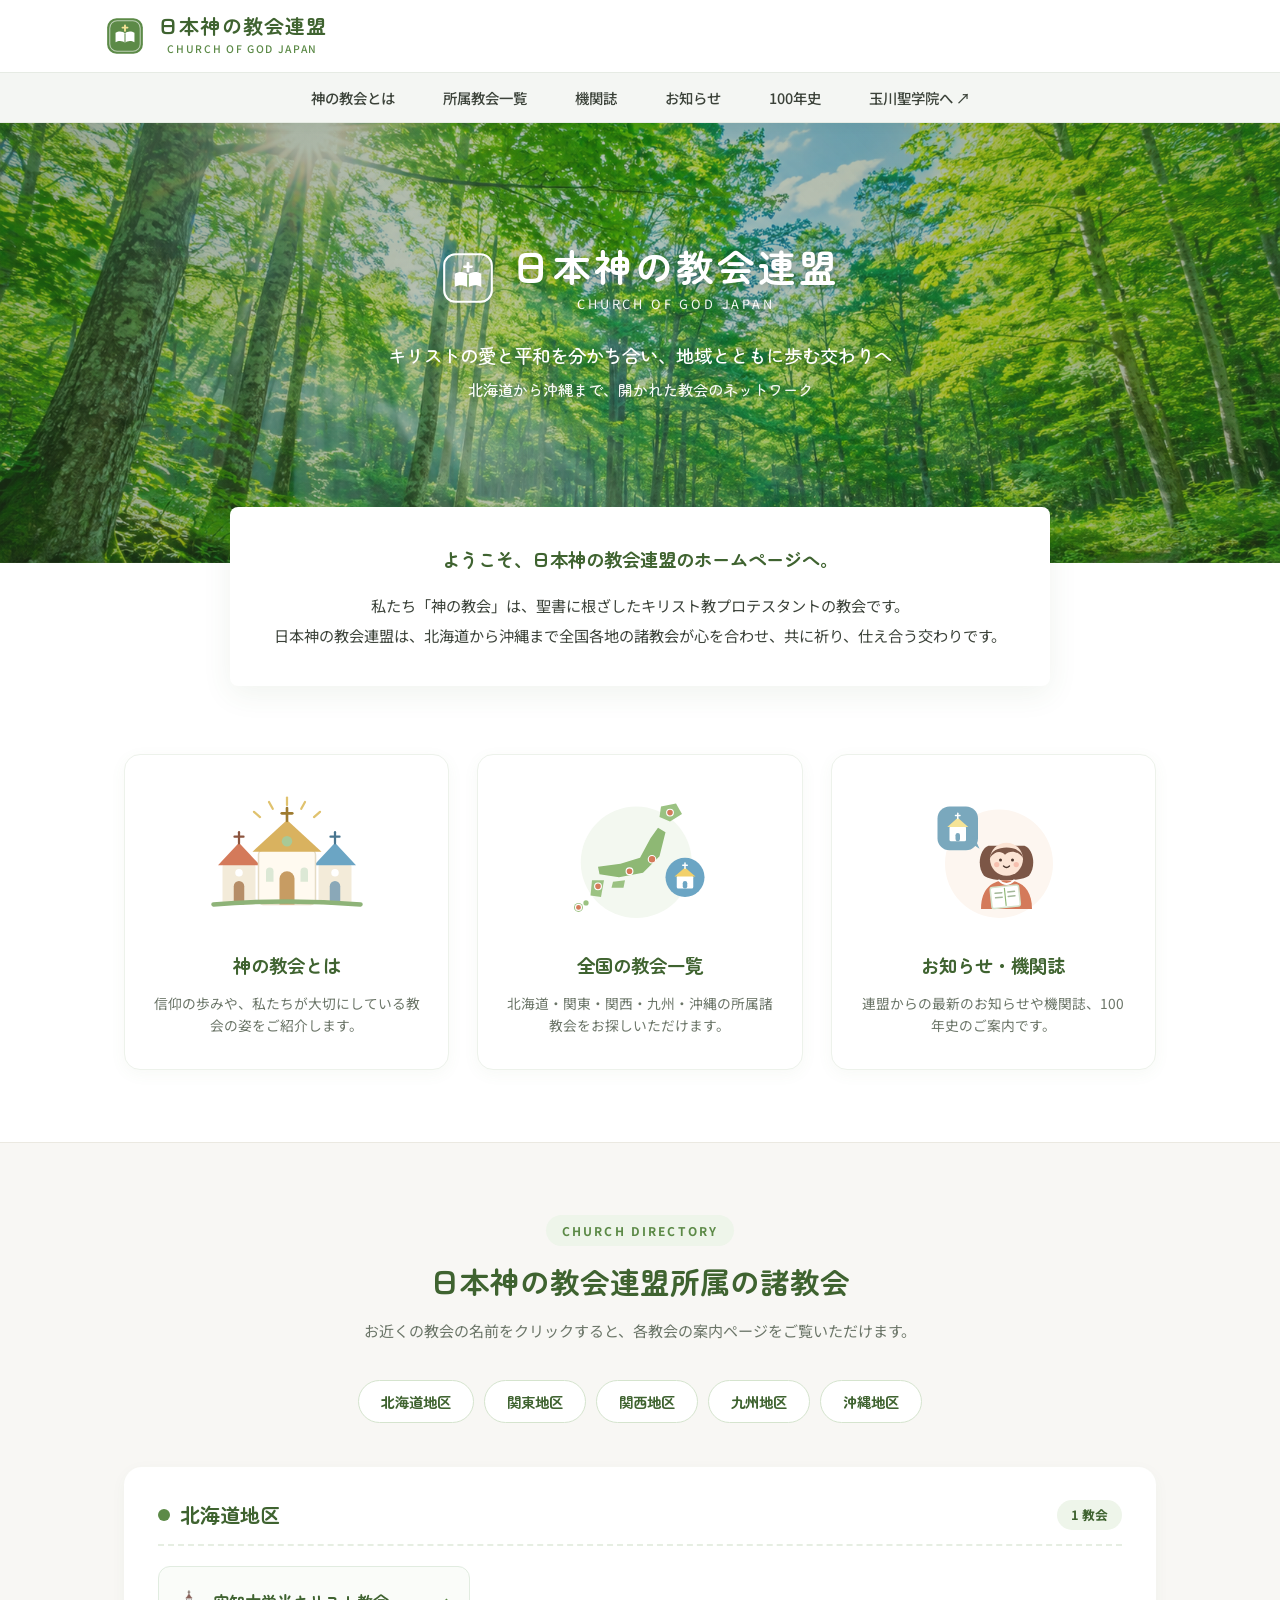
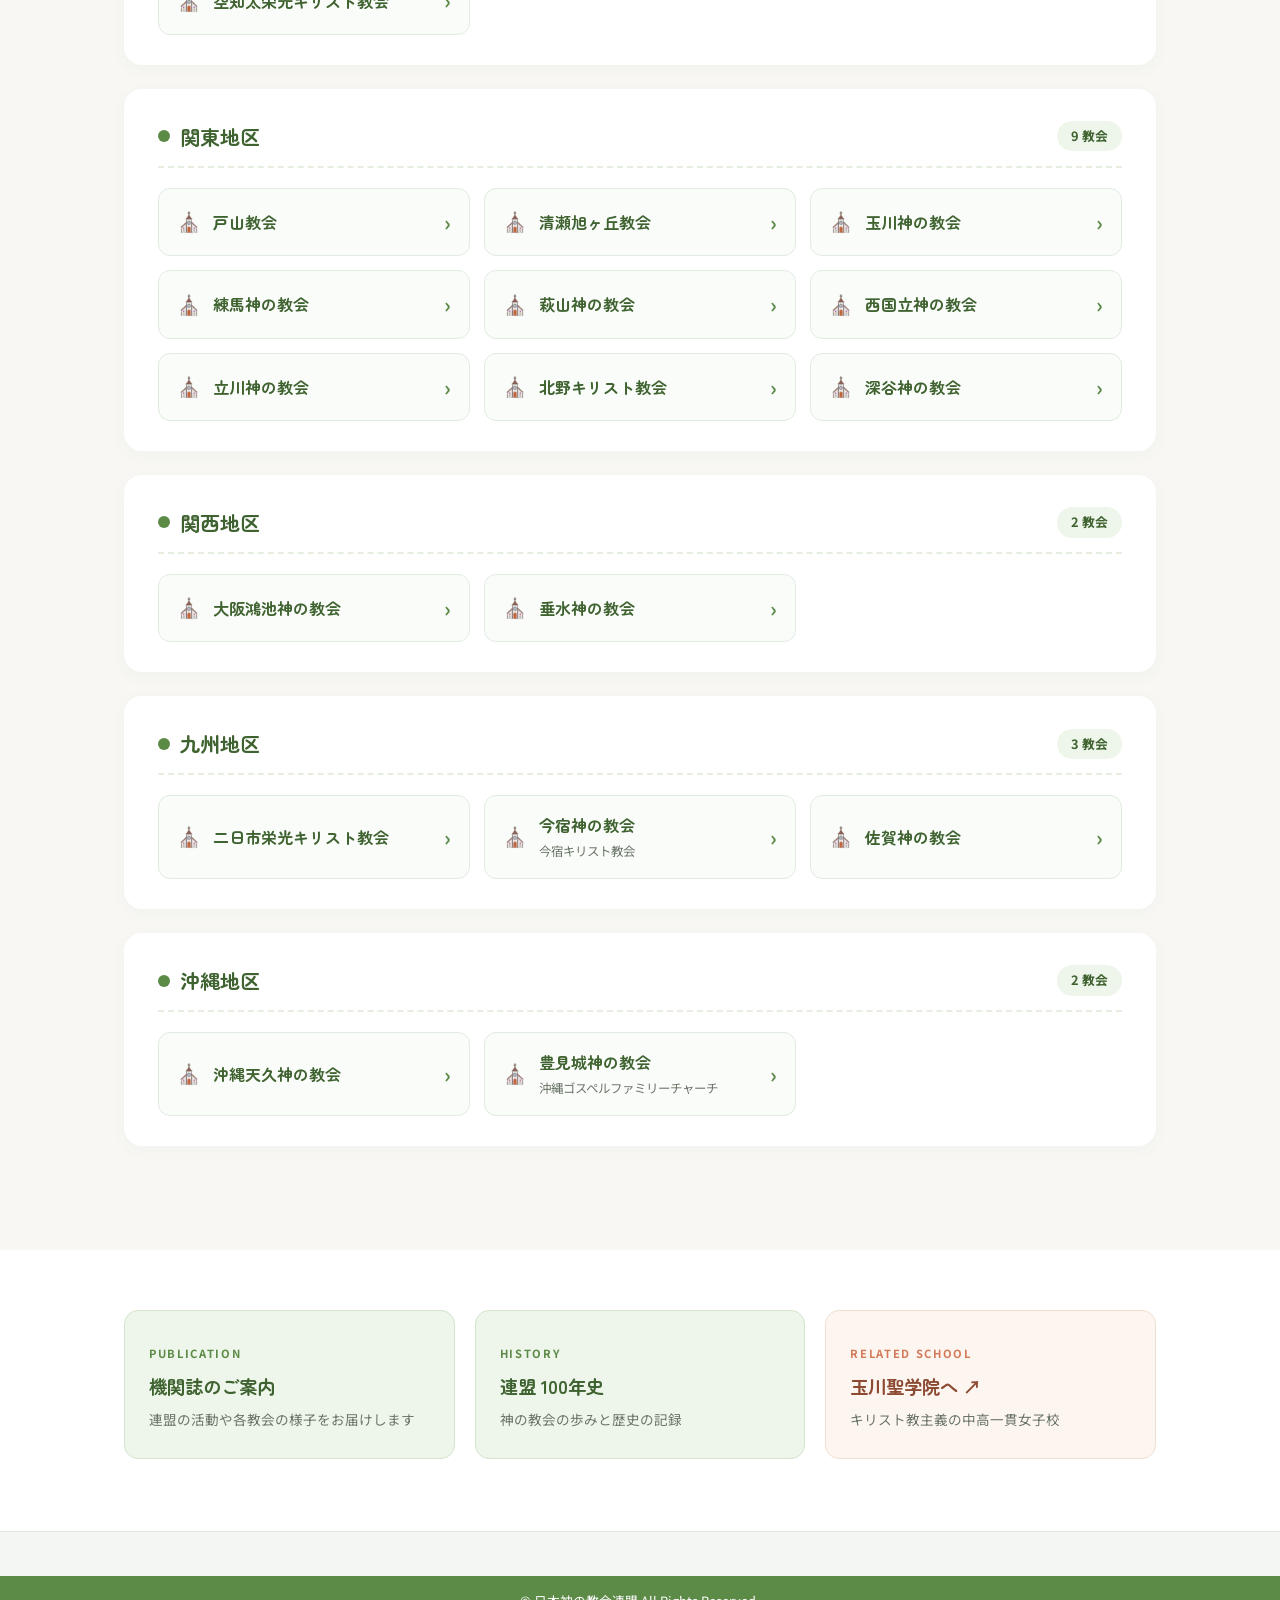
==== renmei/index.html @ 8d60a123 "Add files via upload" ====
<!doctype html>
<html lang="ja">
  <head>
    <meta charset="UTF-8" />
    <meta name="viewport" content="width=device-width, initial-scale=1.0" />
    <meta
      name="description"
      content="日本神の教会連盟の公式ホームページです。全国の諸教会のご案内や連盟の歩み、お知らせなどを掲載しています。"
    />
    <title>日本神の教会連盟 | CHURCH OF GOD JAPAN</title>
    <link rel="preconnect" href="https://fonts.googleapis.com" />
    <link rel="preconnect" href="https://fonts.gstatic.com" crossorigin />
    <link
      href="https://fonts.googleapis.com/css2?family=Noto+Sans+JP:wght@400;500;700&family=Zen+Maru+Gothic:wght@500;700&display=swap"
      rel="stylesheet"
    />
    <link rel="stylesheet" href="css/style.css" />
  </head>
  <body>
    <header class="site-header" id="siteHeader">
      <div class="header-top">
        <a href="index.html" class="brand-logo">
          <img
            src="img/logo_mark.svg"
            alt="日本神の教会連盟 ロゴ"
            class="logo-svg"
          />
          <div class="brand-text">
            <span class="brand-ja">日本神の教会連盟</span>
            <span class="brand-en">CHURCH OF GOD JAPAN</span>
          </div>
        </a>
        <button class="menu-toggle" id="menuToggle" aria-label="メニューを開閉">
          <span></span>
          <span></span>
          <span></span>
        </button>
      </div>
      <nav class="global-nav" id="mainNav">
        <ul>
          <li><a href="kaminokyoukaitowa.html">神の教会とは</a></li>
          <li><a href="#churches">所属教会一覧</a></li>
          <li><a href="kikanshi/kikanshi.html">機関誌</a></li>
          <li><a href="kakukyoukai/oshirase.html">お知らせ</a></li>
          <li><a href="100nenshi.html">100年史</a></li>
          <li>
            <a href="http://www.tamasei.ed.jp/" target="_blank" rel="noopener"
              >玉川聖学院へ ↗</a
            >
          </li>
        </ul>
      </nav>
    </header>

    <section class="hero-visual hero">
      <div class="hero-slider" id="heroSlider">
        <div
          class="slide active"
          style="background-image: url(&quot;img/hero0.png&quot;)"
        ></div>
        <div
          class="slide"
          style="background-image: url(&quot;img/hero1.jpg&quot;)"
        ></div>
        <div
          class="slide"
          style="background-image: url(&quot;img/hero2.jpg&quot;)"
        ></div>
        <div
          class="slide"
          style="background-image: url(&quot;img/hero3.jpg&quot;)"
        ></div>
        <div class="hero-overlay"></div>
      </div>
      <div class="hero-inner fade-in">
        <div class="hero-badge">
          <img src="img/logo_white.svg" alt="" class="hero-emblem" />
          <div class="hero-title-group">
            <h1 class="hero-title">日本神の教会連盟</h1>
            <p class="hero-en">CHURCH OF GOD JAPAN</p>
          </div>
        </div>
        <p class="hero-catch">
          キリストの愛と平和を分かち合い、<br
            class="sp-only"
          />地域とともに歩む交わりへ<br />
          <span class="hero-subcatch"
            >北海道から沖縄まで、<span class="sp-br"></span
            >開かれた教会のネットワーク</span
          >
        </p>
      </div>
    </section>

    <section class="welcome-section">
      <div class="container">
        <div class="welcome-box fade-up">
          <p class="welcome-lead">
            ようこそ、日本神の教会連盟のホームページへ。
          </p>
          <p class="welcome-text">
            私たち「神の教会」は、<span class="sp-br"></span
            >聖書に根ざしたキリスト教プロテスタントの教会です。<br />
            日本神の教会連盟は、北海道から沖縄まで全国各地の諸教会が<span
              class="sp-br"
            ></span
            >心を合わせ、共に祈り、仕え合う交わりです。
          </p>
        </div>
      </div>
    </section>

    <section class="illust-nav-section">
      <div class="container">
        <div class="illust-grid">
          <a href="kaminokyoukaitowa.html" class="illust-card fade-up">
            <div class="illust-img-wrap">
              <img src="img/illust_church.svg" alt="神の教会とは イラスト" />
            </div>
            <h2 class="illust-title">神の教会とは</h2>
            <p class="illust-desc">
              信仰の歩みや、私たちが大切にしている教会の姿をご紹介します。
            </p>
          </a>
          <a href="#churches" class="illust-card fade-up">
            <div class="illust-img-wrap">
              <img src="img/illust_japan.svg" alt="全国の教会一覧 イラスト" />
            </div>
            <h2 class="illust-title">全国の教会一覧</h2>
            <p class="illust-desc">
              北海道・関東・関西・九州・沖縄の所属諸教会をお探しいただけます。
            </p>
          </a>
          <a href="kakukyoukai/oshirase.html" class="illust-card fade-up">
            <div class="illust-img-wrap">
              <img src="img/illust_guide.svg" alt="お知らせ・機関誌 イラスト" />
            </div>
            <h2 class="illust-title">お知らせ・機関誌</h2>
            <p class="illust-desc">
              連盟からの最新のお知らせや機関誌、100年史のご案内です。
            </p>
          </a>
        </div>
      </div>
    </section>

    <main class="main-content" id="churches">
      <div class="container">
        <div class="section-heading-wrap fade-up">
          <span class="section-tag">CHURCH DIRECTORY</span>
          <h2 class="section-heading">日本神の教会連盟所属の諸教会</h2>
          <p class="section-lead">
            お近くの教会の名前をクリックすると、各教会の案内ページをご覧いただけます。
          </p>
        </div>

        <div class="area-filter fade-up">
          <a href="#area-hokkaido" class="area-pill">北海道地区</a>
          <a href="#area-kanto" class="area-pill">関東地区</a>
          <a href="#area-kansai" class="area-pill">関西地区</a>
          <a href="#area-kyushu" class="area-pill">九州地区</a>
          <a href="#area-okinawa" class="area-pill">沖縄地区</a>
        </div>

        <!-- 北海道地区 -->
        <section class="area-group fade-up" id="area-hokkaido">
          <div class="area-header">
            <h3 class="area-title"><span class="area-dot"></span>北海道地区</h3>
            <span class="area-badge">1 教会</span>
          </div>
          <ul class="church-grid">
            <li>
              <a href="kakukyoukai/sorachi.html" class="church-item"
                ><span class="church-icon">⛪</span>
                <div class="church-label">
                  <span class="church-name">空知太栄光キリスト教会</span>
                </div>
                <span class="church-arrow">›</span></a
              >
            </li>
          </ul>
        </section>

        <!-- 関東地区 -->
        <section class="area-group fade-up" id="area-kanto">
          <div class="area-header">
            <h3 class="area-title"><span class="area-dot"></span>関東地区</h3>
            <span class="area-badge">9 教会</span>
          </div>
          <ul class="church-grid">
            <li>
              <a href="kakukyoukai/toyama.html" class="church-item"
                ><span class="church-icon">⛪</span>
                <div class="church-label">
                  <span class="church-name">戸山教会</span>
                </div>
                <span class="church-arrow">›</span></a
              >
            </li>
            <li>
              <a href="kakukyoukai/kiyose.html" class="church-item"
                ><span class="church-icon">⛪</span>
                <div class="church-label">
                  <span class="church-name">清瀬旭ヶ丘教会</span>
                </div>
                <span class="church-arrow">›</span></a
              >
            </li>
            <li>
              <a href="kakukyoukai/tamagawa.html" class="church-item"
                ><span class="church-icon">⛪</span>
                <div class="church-label">
                  <span class="church-name">玉川神の教会</span>
                </div>
                <span class="church-arrow">›</span></a
              >
            </li>
            <li>
              <a href="kakukyoukai/nerima.html" class="church-item"
                ><span class="church-icon">⛪</span>
                <div class="church-label">
                  <span class="church-name">練馬神の教会</span>
                </div>
                <span class="church-arrow">›</span></a
              >
            </li>
            <li>
              <a href="kakukyoukai/hagiyama.html" class="church-item"
                ><span class="church-icon">⛪</span>
                <div class="church-label">
                  <span class="church-name">萩山神の教会</span>
                </div>
                <span class="church-arrow">›</span></a
              >
            </li>
            <li>
              <a href="kakukyoukai/nishikunitachi.html" class="church-item"
                ><span class="church-icon">⛪</span>
                <div class="church-label">
                  <span class="church-name">西国立神の教会</span>
                </div>
                <span class="church-arrow">›</span></a
              >
            </li>
            <li>
              <a href="kakukyoukai/tachikawa.html" class="church-item"
                ><span class="church-icon">⛪</span>
                <div class="church-label">
                  <span class="church-name">立川神の教会</span>
                </div>
                <span class="church-arrow">›</span></a
              >
            </li>
            <li>
              <a href="kakukyoukai/kitano.html" class="church-item"
                ><span class="church-icon">⛪</span>
                <div class="church-label">
                  <span class="church-name">北野キリスト教会</span>
                </div>
                <span class="church-arrow">›</span></a
              >
            </li>
            <li>
              <a href="kakukyoukai/fukaya.html" class="church-item"
                ><span class="church-icon">⛪</span>
                <div class="church-label">
                  <span class="church-name">深谷神の教会</span>
                </div>
                <span class="church-arrow">›</span></a
              >
            </li>
          </ul>
        </section>

        <!-- 関西地区 -->
        <section class="area-group fade-up" id="area-kansai">
          <div class="area-header">
            <h3 class="area-title"><span class="area-dot"></span>関西地区</h3>
            <span class="area-badge">2 教会</span>
          </div>
          <ul class="church-grid">
            <li>
              <a href="kakukyoukai/kounoike.html" class="church-item"
                ><span class="church-icon">⛪</span>
                <div class="church-label">
                  <span class="church-name">大阪鴻池神の教会</span>
                </div>
                <span class="church-arrow">›</span></a
              >
            </li>
            <li>
              <a href="kakukyoukai/tarumi.html" class="church-item"
                ><span class="church-icon">⛪</span>
                <div class="church-label">
                  <span class="church-name">垂水神の教会</span>
                </div>
                <span class="church-arrow">›</span></a
              >
            </li>
          </ul>
        </section>

        <!-- 九州地区 -->
        <section class="area-group fade-up" id="area-kyushu">
          <div class="area-header">
            <h3 class="area-title"><span class="area-dot"></span>九州地区</h3>
            <span class="area-badge">3 教会</span>
          </div>
          <ul class="church-grid">
            <li>
              <a href="kakukyoukai/futsukaichi.html" class="church-item"
                ><span class="church-icon">⛪</span>
                <div class="church-label">
                  <span class="church-name">二日市栄光キリスト教会</span>
                </div>
                <span class="church-arrow">›</span></a
              >
            </li>
            <li>
              <a href="kakukyoukai/imajyuku.html" class="church-item"
                ><span class="church-icon">⛪</span>
                <div class="church-label">
                  <span class="church-name">今宿神の教会</span
                  ><span class="church-sub">今宿キリスト教会</span>
                </div>
                <span class="church-arrow">›</span></a
              >
            </li>
            <li>
              <a href="kakukyoukai/saga.html" class="church-item"
                ><span class="church-icon">⛪</span>
                <div class="church-label">
                  <span class="church-name">佐賀神の教会</span>
                </div>
                <span class="church-arrow">›</span></a
              >
            </li>
          </ul>
        </section>

        <!-- 沖縄地区 -->
        <section class="area-group fade-up" id="area-okinawa">
          <div class="area-header">
            <h3 class="area-title"><span class="area-dot"></span>沖縄地区</h3>
            <span class="area-badge">2 教会</span>
          </div>
          <ul class="church-grid">
            <li>
              <a href="kakukyoukai/okinawaameku.html" class="church-item"
                ><span class="church-icon">⛪</span>
                <div class="church-label">
                  <span class="church-name">沖縄天久神の教会</span>
                </div>
                <span class="church-arrow">›</span></a
              >
            </li>
            <li>
              <a href="kakukyoukai/tomishiro.html" class="church-item"
                ><span class="church-icon">⛪</span>
                <div class="church-label">
                  <span class="church-name">豊見城神の教会</span
                  ><span class="church-sub"
                    >沖縄ゴスペルファミリーチャーチ</span
                  >
                </div>
                <span class="church-arrow">›</span></a
              >
            </li>
          </ul>
        </section>
      </div>
    </main>

    <section class="sub-banners-section">
      <div class="container">
        <div class="sub-banners-grid fade-up">
          <a href="kikanshi/kikanshi.html" class="sub-banner"
            ><span class="sub-tag">PUBLICATION</span>
            <h3>機関誌のご案内</h3>
            <p>連盟の活動や各教会の様子をお届けします</p></a
          >
          <a href="100nenshi.html" class="sub-banner"
            ><span class="sub-tag">HISTORY</span>
            <h3>連盟 100年史</h3>
            <p>神の教会の歩みと歴史の記録</p></a
          >
          <a
            href="http://www.tamasei.ed.jp/"
            target="_blank"
            rel="noopener"
            class="sub-banner sub-banner-school"
            ><span class="sub-tag">RELATED SCHOOL</span>
            <h3>玉川聖学院へ ↗</h3>
            <p>キリスト教主義の中高一貫女子校</p></a
          >
        </div>
      </div>
    </section>

    <footer class="site-footer">
      <div class="footer-copy">
        <p>&copy; 日本神の教会連盟 All Rights Reserved.</p>
      </div>
    </footer>
    <!-- 教会詳細モーダル -->
    <div
      class="church-modal"
      id="churchModal"
      aria-hidden="true"
      role="dialog"
      aria-modal="true"
      aria-labelledby="modalChurchName"
    >
      <div class="church-modal-backdrop" id="modalBackdrop"></div>
      <div class="church-modal-dialog">
        <button
          type="button"
          class="church-modal-close"
          id="modalClose"
          aria-label="閉じる"
        >
          &times;
        </button>
        <div class="church-modal-img-wrap" id="modalImgWrap">
          <img src="" alt="" id="modalChurchImg" />
        </div>
        <div class="church-modal-body">
          <p class="church-modal-sub" id="modalChurchSub"></p>
          <h3 class="church-modal-title" id="modalChurchName"></h3>
          <dl class="church-modal-info">
            <div class="info-row" id="modalAddressRow">
              <dt>住所</dt>
              <dd id="modalAddress"></dd>
            </div>
            <div class="info-row" id="modalTelRow">
              <dt>電話</dt>
              <dd><a href="" id="modalTel"></a></dd>
            </div>
            <div class="info-row" id="modalWebRow">
              <dt id="modalWebLabel">ホームページ</dt>
              <dd>
                <a href="" id="modalWeb" target="_blank" rel="noopener"></a>
              </dd>
            </div>
          </dl>
          <div class="church-modal-actions">
            <a href="" class="church-modal-detail-btn" id="modalDetailLink"
              >教会の案内ページを見る ›</a
            >
          </div>
        </div>
      </div>
    </div>
    <script src="js/script.js"></script>
  </body>
</html>
---- renmei/css/style.css ----
@charset "UTF-8";

:root {
    --green-main: #5c8a47;
    --green-dark: #3f6330;
    --green-light: #eef5ea;
    --green-border: #d5e4ce;
    --warm-beige: #f7f6f2;
    --accent-terracotta: #d47a5a;
    --accent-sky: #6ba5c4;
    --text-main: #3b4239;
    --text-sub: #6b7568;
    --white: #ffffff;
    --font-maru: 'Zen Maru Gothic', 'Noto Sans JP', sans-serif;
    --font-sans: 'Noto Sans JP', -apple-system, BlinkMacSystemFont, sans-serif;
}

* { box-sizing: border-box; }
html { scroll-behavior: smooth; }
body {
    margin: 0; padding: 0;
    font-family: var(--font-sans);
    color: var(--text-main);
    background-color: var(--white);
    line-height: 1.75;
    -webkit-font-smoothing: antialiased;
}

a { text-decoration: none; color: inherit; transition: all 0.25s ease; }
ul { list-style: none; margin: 0; padding: 0; }
.container { max-width: 1080px; margin: 0 auto; padding: 0 24px; }

/* ヘッダー */
.site-header {
    background-color: var(--white);
    position: sticky; top: 0; z-index: 1000;
    box-shadow: 0 2px 12px rgba(63, 99, 48, 0.06);
}
.header-top {
    max-width: 1120px; margin: 0 auto;
    padding: 14px 24px;
    display: flex; align-items: center; justify-content: space-between;
}
.brand-logo { display: flex; align-items: center; gap: 12px; }
.logo-svg { width: 42px; height: 42px; }
.brand-text { display: flex; flex-direction: column; }
.brand-ja {
    font-family: var(--font-maru);
    font-size: 1.25rem; font-weight: 700;
    color: var(--green-dark); letter-spacing: 0.06em; line-height: 1.2;
}
.brand-en { font-size: 0.65rem; letter-spacing: 0.16em; color: var(--green-main); font-weight: 500; margin-top: 2px; }

.global-nav { background-color: #f4f6f3; border-top: 1px solid #e6ebe4; border-bottom: 1px solid #e6ebe4; }
.global-nav ul { max-width: 1080px; margin: 0 auto; display: flex; justify-content: center; flex-wrap: wrap; }
.global-nav li a {
    display: block; padding: 12px 24px;
    font-size: 0.9rem; font-weight: 500; color: var(--text-main);
    position: relative;
}
.global-nav li a:hover, .global-nav li a.active {
    color: var(--green-main); background-color: rgba(92, 138, 71, 0.06);
}
.global-nav li a::after {
    content: ""; position: absolute; bottom: 0; left: 50%;
    width: 0; height: 2px; background-color: var(--green-main);
    transition: all 0.25s ease; transform: translateX(-50%);
}
.global-nav li a:hover::after, .global-nav li a.active::after { width: 70%; }

.menu-toggle {
    display: none; background: none; border: none; cursor: pointer;
    flex-direction: column; gap: 5px; padding: 6px;
}
.menu-toggle span {
    display: block; width: 24px; height: 2px;
    background-color: var(--green-dark); border-radius: 2px; transition: 0.3s;
}
.menu-toggle.active span:nth-child(1) { transform: translateY(7px) rotate(45deg); }
.menu-toggle.active span:nth-child(2) { opacity: 0; }
.menu-toggle.active span:nth-child(3) { transform: translateY(-7px) rotate(-45deg); }

/* ヒーロービジュアル（トップ用） */
.hero-visual {
    position: relative; min-height: 440px;
    display: flex; align-items: center; justify-content: center;
    text-align: center; color: var(--white); overflow: hidden;
    background: linear-gradient(125deg, #6b9651 0%, #86ad63 50%, #a5c27b 100%);
    padding: 60px 20px 100px;
}
.hero-bg-img { position: absolute; inset: 0; width: 100%; height: 100%; object-fit: cover; opacity: 0.9; pointer-events: none; }
.hero-overlay { position: absolute; inset: 0; background: radial-gradient(circle at center, rgba(45, 72, 32, 0.28) 0%, rgba(45, 72, 32, 0.48) 100%); pointer-events: none; }
.hero-inner { position: relative; z-index: 2; max-width: 760px; }
.hero-badge { display: inline-flex; align-items: center; gap: 16px; margin-bottom: 24px; text-align: left; }
.hero-emblem { width: 56px; height: 56px; filter: drop-shadow(0 2px 6px rgba(0,0,0,0.2)); }
.hero-title {
    font-family: var(--font-maru); font-size: 2.35rem; font-weight: 700;
    margin: 0; letter-spacing: 0.08em; text-shadow: 0 2px 10px rgba(0, 0, 0, 0.25); line-height: 1.25;
}
.hero-en { font-size: 0.8rem; letter-spacing: 0.22em; margin: 4px 0 0; opacity: 0.95; text-shadow: 0 1px 6px rgba(0, 0, 0, 0.25); }
.hero-catch {
    font-family: var(--font-maru); font-size: 1.15rem; font-weight: 500;
    margin: 0; line-height: 1.8; text-shadow: 0 2px 8px rgba(0, 0, 0, 0.25);
}
.hero-subcatch { display: inline-block; font-size: 0.95rem; margin-top: 4px; opacity: 0.95; }

/* ページヘッダー（下層ページ用） */
.page-hero {
    background: linear-gradient(135deg, #6b9651 0%, #86ad63 100%);
    color: #ffffff; padding: 56px 24px; text-align: center;
}
.page-tag {
    display: inline-block; background-color: rgba(255, 255, 255, 0.2);
    font-size: 0.75rem; font-weight: 700; letter-spacing: 0.2em;
    padding: 4px 14px; border-radius: 50px; margin-bottom: 10px;
}
.page-title {
    font-family: var(--font-maru); font-size: 2.1rem; font-weight: 700;
    margin: 0 0 10px; letter-spacing: 0.05em;
}
.page-subtitle { font-size: 0.95rem; margin: 0; opacity: 0.92; }

/* ウェルカムセクション */
.welcome-section { margin-top: -56px; position: relative; z-index: 5; padding-bottom: 32px; }
.welcome-box {
    background-color: var(--white); max-width: 820px; margin: 0 auto;
    padding: 36px 40px; text-align: center; border-radius: 8px;
    box-shadow: 0 8px 30px rgba(63, 99, 48, 0.08);
}
.welcome-lead {
    font-family: var(--font-maru); font-size: 1.15rem; font-weight: 700;
    color: var(--green-dark); margin: 0 0 14px;
}
.welcome-text { font-size: 0.95rem; color: var(--text-main); margin: 0; line-height: 2; }

/* イラストナビ */
.illust-nav-section { padding: 36px 0 72px; }
.illust-grid { display: grid; grid-template-columns: repeat(3, 1fr); gap: 28px; }
.illust-card {
    background-color: var(--white); border-radius: 16px;
    padding: 28px 24px 32px; text-align: center; border: 1px solid #edf2eb;
    box-shadow: 0 4px 16px rgba(92, 138, 71, 0.05);
    display: flex; flex-direction: column; align-items: center;
}
.illust-card:hover { transform: translateY(-6px); box-shadow: 0 12px 28px rgba(92, 138, 71, 0.12); border-color: var(--green-border); }
.illust-img-wrap { width: 180px; height: 150px; display: flex; align-items: center; justify-content: center; margin-bottom: 16px; }
.illust-img-wrap img { max-width: 100%; max-height: 100%; transition: transform 0.3s ease; }
.illust-card:hover .illust-img-wrap img { transform: scale(1.05); }
.illust-title { font-family: var(--font-maru); font-size: 1.15rem; font-weight: 700; color: var(--green-dark); margin: 0 0 10px; }
.illust-desc { font-size: 0.86rem; color: var(--text-sub); margin: 0; line-height: 1.65; }

/* メインコンテンツ（トップ） */
.main-content { background-color: var(--warm-beige); padding: 72px 0 80px; border-top: 1px solid #ebe9e1; }
.section-heading-wrap { text-align: center; margin-bottom: 36px; }
.section-tag {
    display: inline-block; background-color: var(--green-light); color: var(--green-main);
    font-size: 0.75rem; font-weight: 700; letter-spacing: 0.18em;
    padding: 5px 16px; border-radius: 50px; margin-bottom: 10px;
}
.section-heading { font-family: var(--font-maru); font-size: 1.85rem; color: var(--green-dark); margin: 0 0 10px; }
.section-lead { font-size: 0.94rem; color: var(--text-sub); margin: 0; }

.area-filter { display: flex; justify-content: center; flex-wrap: wrap; gap: 10px; margin-bottom: 44px; }
.area-pill {
    background-color: var(--white); border: 1.5px solid var(--green-border);
    color: var(--green-dark); padding: 8px 22px; border-radius: 50px;
    font-family: var(--font-maru); font-size: 0.9rem; font-weight: 700;
}
.area-pill:hover { background-color: var(--green-main); border-color: var(--green-main); color: var(--white); transform: translateY(-2px); }

.area-group {
    background-color: var(--white); border-radius: 18px;
    padding: 30px 34px; margin-bottom: 24px;
    box-shadow: 0 4px 16px rgba(63, 99, 48, 0.04); scroll-margin-top: 120px;
}
.area-header {
    display: flex; align-items: center; justify-content: space-between;
    margin-bottom: 20px; padding-bottom: 12px; border-bottom: 2px dashed #e6eee2;
}
.area-title {
    font-family: var(--font-maru); font-size: 1.25rem; color: var(--green-dark);
    margin: 0; display: flex; align-items: center; gap: 10px;
}
.area-dot { width: 12px; height: 12px; border-radius: 50%; background-color: var(--green-main); display: inline-block; }
.area-badge { background-color: var(--green-light); color: var(--green-dark); font-size: 0.8rem; font-weight: 700; padding: 4px 14px; border-radius: 20px; }

.church-grid { display: grid; grid-template-columns: repeat(auto-fill, minmax(290px, 1fr)); gap: 14px; }
.church-item {
    display: flex; align-items: center; background-color: #fafcf9;
    border: 1px solid #e1ece0; border-radius: 12px; padding: 15px 18px; height: 100%;
}
.church-item:hover { background-color: var(--green-light); border-color: var(--green-main); transform: translateY(-2px); }
.church-icon { font-size: 1.2rem; margin-right: 12px; }
.church-label { flex-grow: 1; display: flex; flex-direction: column; }
.church-name { font-family: var(--font-maru); font-weight: 700; font-size: 1rem; color: var(--green-dark); }
.church-sub { font-size: 0.78rem; color: var(--text-sub); margin-top: 2px; }
.church-arrow { font-size: 1.3rem; font-weight: 700; color: var(--green-main); margin-left: 8px; transition: transform 0.2s ease; }
.church-item:hover .church-arrow { transform: translateX(4px); }

/* 下層ページ用メインコンテンツ（「神の教会とは」） */
.page-main { background-color: var(--warm-beige); padding: 60px 0 80px; }
.content-box {
    background-color: var(--white); border-radius: 16px;
    padding: 40px 48px; margin-bottom: 32px;
    box-shadow: 0 4px 20px rgba(63, 99, 48, 0.05); border: 1px solid #eaf0e6;
}
.content-header {
    display: flex; align-items: center; gap: 16px;
    border-bottom: 2px solid var(--green-light); padding-bottom: 16px; margin-bottom: 28px;
}
.content-number {
    font-family: var(--font-maru); font-size: 1.1rem; font-weight: 700;
    color: var(--white); background-color: var(--green-main);
    width: 36px; height: 36px; border-radius: 50%;
    display: flex; align-items: center; justify-content: center;
}
.content-header h2 { font-family: var(--font-maru); font-size: 1.45rem; color: var(--green-dark); margin: 0; }
.content-body p { font-size: 1rem; color: var(--text-main); line-height: 1.9; margin: 0 0 20px; }
.content-body p.lead-text { font-size: 1.08rem; font-weight: 700; color: var(--green-dark); }
.content-body a { color: var(--green-main); text-decoration: underline; font-weight: 500; }
.content-body a:hover { color: var(--green-dark); }

.highlight-box {
    background-color: var(--green-light); border-left: 4px solid var(--green-main);
    padding: 18px 24px; border-radius: 0 8px 8px 0; margin-top: 28px;
}
.highlight-box p { margin: 0; font-size: 0.94rem; }

.features-grid { display: grid; grid-template-columns: repeat(2, 1fr); gap: 20px; margin-top: 32px; }
.feature-card { background-color: #fafcf9; border: 1px solid var(--green-border); border-radius: 12px; padding: 24px; text-align: center; }
.feature-icon { font-size: 1.8rem; color: var(--green-main); display: block; margin-bottom: 10px; }
.feature-card h3 { font-family: var(--font-maru); font-size: 1.15rem; color: var(--green-dark); margin: 0 0 8px; }
.feature-card p { font-size: 0.88rem; color: var(--text-sub); margin: 0; line-height: 1.6; }

.links-row { margin-top: 28px; }
.banner-link {
    display: inline-flex; align-items: center; gap: 12px;
    background-color: #fdf6f0; border: 1px solid #f0dfd1; color: #8c4a32;
    padding: 16px 28px; border-radius: 12px; font-size: 1rem;
}
.banner-link:hover { background-color: #f8ece3; transform: translateY(-2px); }
.banner-label { font-size: 0.75rem; background-color: #f0dfd1; padding: 3px 8px; border-radius: 4px; font-weight: bold; }

/* サブバナー */
.sub-banners-section { padding: 60px 0 72px; background-color: var(--white); }
.sub-banners-grid { display: grid; grid-template-columns: repeat(3, 1fr); gap: 20px; }
.sub-banner { background-color: var(--green-light); border-radius: 14px; padding: 26px 24px; border: 1px solid var(--green-border); }
.sub-banner:hover { transform: translateY(-3px); box-shadow: 0 8px 20px rgba(92, 138, 71, 0.12); }
.sub-banner-school { background-color: #fdf6f0; border-color: #f0dfd1; }
.sub-tag { display: inline-block; font-size: 0.7rem; font-weight: 700; letter-spacing: 0.15em; color: var(--green-main); margin-bottom: 6px; }
.sub-banner-school .sub-tag { color: var(--accent-terracotta); }
.sub-banner h3 { font-family: var(--font-maru); font-size: 1.15rem; color: var(--green-dark); margin: 0 0 6px; }
.sub-banner-school h3 { color: #8c4a32; }
.sub-banner p { font-size: 0.85rem; color: var(--text-sub); margin: 0; }

/* フッター */
.site-footer { background-color: #f4f6f3; border-top: 1px solid #e2e8df; padding-top: 44px; }
.footer-inner { display: flex; justify-content: space-between; align-items: center; flex-wrap: wrap; gap: 24px; padding-bottom: 32px; }
.footer-brand { display: flex; align-items: center; gap: 12px; }
.footer-logo { width: 36px; height: 36px; }
.footer-name { font-family: var(--font-maru); font-weight: 700; font-size: 1.1rem; color: var(--green-dark); margin: 0; }
.footer-en { font-size: 0.65rem; letter-spacing: 0.15em; color: var(--green-main); margin: 0; }
.footer-links { display: flex; flex-wrap: wrap; gap: 20px; }
.footer-links a { font-size: 0.88rem; color: var(--text-main); }
.footer-links a:hover { color: var(--green-main); }
.footer-copy { background-color: var(--green-main); color: var(--white); text-align: center; padding: 14px 20px; font-size: 0.8rem; }
.footer-copy p { margin: 0; }

.fade-up { opacity: 0; transform: translateY(20px); transition: opacity 0.65s ease-out, transform 0.65s ease-out; }
.fade-up.visible { opacity: 1; transform: translateY(0); }
.sp-only { display: none; }

@media (max-width: 820px) {
    .illust-grid, .sub-banners-grid { grid-template-columns: 1fr; }
    .illust-card { max-width: 440px; margin: 0 auto; width: 100%; }
}

@media (max-width: 768px) {
    .sp-only { display: inline; }
    .menu-toggle { display: flex; }
    .global-nav { display: none; background-color: var(--white); box-shadow: 0 8px 20px rgba(0, 0, 0, 0.08); }
    .global-nav.active { display: block; }
    .global-nav ul { flex-direction: column; }
    .global-nav li a { padding: 14px 24px; border-bottom: 1px solid #f0f4ee; }
    .hero-visual { min-height: 360px; padding: 48px 20px 84px; }
    .hero-badge { flex-direction: column; text-align: center; gap: 10px; }
    .hero-title { font-size: 1.75rem; }
    .hero-catch { font-size: 1rem; }
    .welcome-box { padding: 26px 20px; }
    .area-group { padding: 22px 18px; }
    .content-box { padding: 28px 20px; }
    .features-grid { grid-template-columns: 1fr; }
    .page-title { font-size: 1.7rem; }
}

/* =========================================
   MV フェードスライダー
   ========================================= */
.hero-slider {
    position: absolute;
    inset: 0;
    z-index: 0;
    overflow: hidden;
}

.hero-slider .slide {
    position: absolute;
    inset: 0;
    background-size: cover;
    background-position: center;
    background-repeat: no-repeat;
    opacity: 0;
    transition: opacity 1.8s ease-in-out;
    will-change: opacity;
}

.hero-slider .slide.active {
    opacity: 1;
}

.hero-slider .hero-overlay {
    position: absolute;
    inset: 0;
    z-index: 1;
}

/* =========================================
   教会情報モーダル
   ========================================= */
.church-modal {
    position: fixed;
    inset: 0;
    z-index: 2000;
    display: flex;
    align-items: center;
    justify-content: center;
    padding: 20px;
    opacity: 0;
    visibility: hidden;
    transition: opacity 0.3s ease, visibility 0.3s ease;
}

.church-modal.is-open {
    opacity: 1;
    visibility: visible;
}

.church-modal-backdrop {
    position: absolute;
    inset: 0;
    background-color: rgba(35, 52, 27, 0.55);
    backdrop-filter: blur(2px);
}

.church-modal-dialog {
    position: relative;
    z-index: 1;
    background-color: var(--white);
    width: 100%;
    max-width: 540px;
    max-height: 90vh;
    overflow-y: auto;
    border-radius: 18px;
    box-shadow: 0 20px 50px rgba(0, 0, 0, 0.22);
    transform: translateY(16px) scale(0.98);
    transition: transform 0.3s ease;
}

.church-modal.is-open .church-modal-dialog {
    transform: translateY(0) scale(1);
}

.church-modal-close {
    position: absolute;
    top: 12px;
    right: 12px;
    z-index: 2;
    width: 38px;
    height: 38px;
    border-radius: 50%;
    border: none;
    background-color: rgba(255, 255, 255, 0.92);
    color: var(--green-dark);
    font-size: 1.5rem;
    line-height: 1;
    cursor: pointer;
    display: flex;
    align-items: center;
    justify-content: center;
    box-shadow: 0 2px 8px rgba(0, 0, 0, 0.15);
    transition: background-color 0.2s ease, transform 0.2s ease;
}

.church-modal-close:hover {
    background-color: var(--green-main);
    color: var(--white);
    transform: scale(1.05);
}

.church-modal-img-wrap {
    width: 100%;
    height: 240px;
    background-color: var(--green-light);
    overflow: hidden;
}

.church-modal-img-wrap img {
    width: 100%;
    height: 100%;
    object-fit: cover;
    display: block;
}

.church-modal-body {
    padding: 26px 30px 30px;
}

.church-modal-sub {
    font-size: 0.82rem;
    color: var(--text-sub);
    margin: 0 0 4px;
}

.church-modal-title {
    font-family: var(--font-maru);
    font-size: 1.45rem;
    font-weight: 700;
    color: var(--green-dark);
    margin: 0 0 20px;
    padding-bottom: 12px;
    border-bottom: 2px solid var(--green-light);
}

.church-modal-info {
    margin: 0;
}

.church-modal-info .info-row {
    display: flex;
    align-items: baseline;
    gap: 16px;
    padding: 10px 0;
    border-bottom: 1px dashed #e6eee2;
    font-size: 0.95rem;
}

.church-modal-info .info-row:last-child {
    border-bottom: none;
}

.church-modal-info dt {
    flex-shrink: 0;
    width: 96px;
    font-family: var(--font-maru);
    font-weight: 700;
    font-size: 0.85rem;
    color: var(--green-dark);
    background-color: var(--green-light);
    text-align: center;
    padding: 3px 8px;
    border-radius: 6px;
}

.church-modal-info dd {
    margin: 0;
    color: var(--text-main);
    word-break: break-all;
}

.church-modal-info dd a {
    color: var(--green-main);
    text-decoration: underline;
    font-weight: 500;
}

.church-modal-info dd a:hover {
    color: var(--green-dark);
}

.church-modal-actions {
    margin-top: 22px;
    text-align: center;
}

.church-modal-detail-btn {
    display: inline-block;
    background-color: var(--green-main);
    color: var(--white);
    font-family: var(--font-maru);
    font-size: 0.92rem;
    font-weight: 700;
    padding: 11px 28px;
    border-radius: 50px;
}

.church-modal-detail-btn:hover {
    background-color: var(--green-dark);
    transform: translateY(-2px);
}

@media (max-width: 768px) {
    .church-modal-img-wrap {
        height: 190px;
    }
    .church-modal-body {
        padding: 20px 20px 24px;
    }
    .church-modal-title {
        font-size: 1.25rem;
    }
    .church-modal-info .info-row {
        flex-direction: column;
        gap: 6px;
    }
}

.sp-br {
  display: none;
}

@media screen and (max-width: 767px) {
  .sp-br {
    display: block;
  }
}

/* 日本語・英語表記の中央揃え */
.brand-text {
    align-items: center;
}

.brand-en {
    text-align: center;
    width: 100%;
}

.hero-title-group {
    text-align: center;
    width: 100%;
}

.hero-en {
    text-align: center;
    width: 100%;
}

/* =========================================
   添付画像イメージのステンドグラス風背景（不規則な幾何学模様）
   ========================================= */
.stained-glass-bg {
    position: fixed;
    inset: 0;
    z-index: 0;
    pointer-events: none;
    opacity: 0.35; /* ご希望の約30%〜の透過度 */
    overflow: hidden;
    background-color: #e8f1f5;
    /* 添付画像のような不規則な三角形と白い細い線を持つステンドグラス風SVGパターン */
    background-image: url("data:image/svg+xml;utf8,<svg xmlns='http://www.w3.org/2000/svg' width='500' height='500' viewBox='0 0 500 500'><style>polygon { stroke: %23ffffff; stroke-width: 1.5; stroke-opacity: 0.85; }</style><g fill-opacity='0.6'><polygon points='0,0 140,50 60,180' fill='%232a9df4'/><polygon points='140,50 280,10 220,140' fill='%2300b4d8'/><polygon points='280,10 440,70 340,160' fill='%2348cae4'/><polygon points='440,70 500,0 500,180' fill='%237209b7'/><polygon points='0,0 60,180 0,240' fill='%2303045e'/><polygon points='60,180 220,140 160,280' fill='%2390e0ef'/><polygon points='220,140 340,160 300,300' fill='%230077b6'/><polygon points='340,160 440,70 500,180' fill='%233a86ff'/><polygon points='60,180 160,280 40,380' fill='%230096c7'/><polygon points='160,280 300,300 220,440' fill='%232ec4b6'/><polygon points='300,300 500,180 420,340' fill='%234cc9f0'/><polygon points='0,240 60,180 40,380' fill='%23023e8a'/><polygon points='40,380 160,280 100,500' fill='%232b9eb3'/><polygon points='160,280 220,440 100,500' fill='%2338b000'/><polygon points='220,440 300,300 420,340' fill='%2356cfe1'/><polygon points='220,440 420,340 360,500' fill='%233a86ff'/><polygon points='420,340 500,180 500,380' fill='%237209b7'/><polygon points='420,340 500,380 360,500' fill='%23560bad'/><polygon points='100,500 220,440 360,500' fill='%232a9df4'/></g></svg>"),
        /* 全体に奥行きを持たせるためのブルー＆グリーンの優しい光彩グラデーション */
        radial-gradient(circle at 25% 25%, rgba(114, 9, 183, 0.25) 0%, transparent 55%),
        radial-gradient(circle at 75% 75%, rgba(0, 180, 216, 0.3) 0%, transparent 55%);
    background-size: 500px 500px, 150% 150%, 150% 150%;
    animation: geomFlow 35s ease-in-out infinite alternate;
}

/* 光のプリズムがゆっくりと揺らぐレイヤー */
.stained-glass-bg::before {
    content: "";
    position: absolute;
    inset: -20%;
    background: conic-gradient(
        from 0deg at 50% 50%,
        rgba(0, 180, 216, 0.15),
        rgba(72, 202, 228, 0.15),
        rgba(114, 9, 183, 0.12),
        rgba(46, 196, 182, 0.15),
        rgba(0, 180, 216, 0.15)
    );
    mix-blend-mode: overlay;
    animation: stainedGlassRotate 45s linear infinite;
}

/* 背景が各セクションの後ろで透けて見えるように調整 */
body {
    background-color: transparent;
}

.illust-nav-section,
.sub-banners-section {
    background-color: rgba(255, 255, 255, 0.82);
    position: relative;
    z-index: 1;
}

.main-content,
.page-main {
    background-color: rgba(247, 246, 242, 0.82);
    position: relative;
    z-index: 1;
}

@keyframes geomFlow {
    0% {
        background-position: 0 0, 0% 0%, 100% 100%;
    }
    50% {
        background-position: 250px 250px, 30% 20%, 70% 80%;
    }
    100% {
        background-position: 500px 500px, 60% 50%, 40% 50%;
    }
}

@keyframes stainedGlassRotate {
    0% {
        transform: rotate(0deg) scale(1.1);
    }
    50% {
        transform: rotate(180deg) scale(1.2);
    }
    100% {
        transform: rotate(360deg) scale(1.1);
    }
}
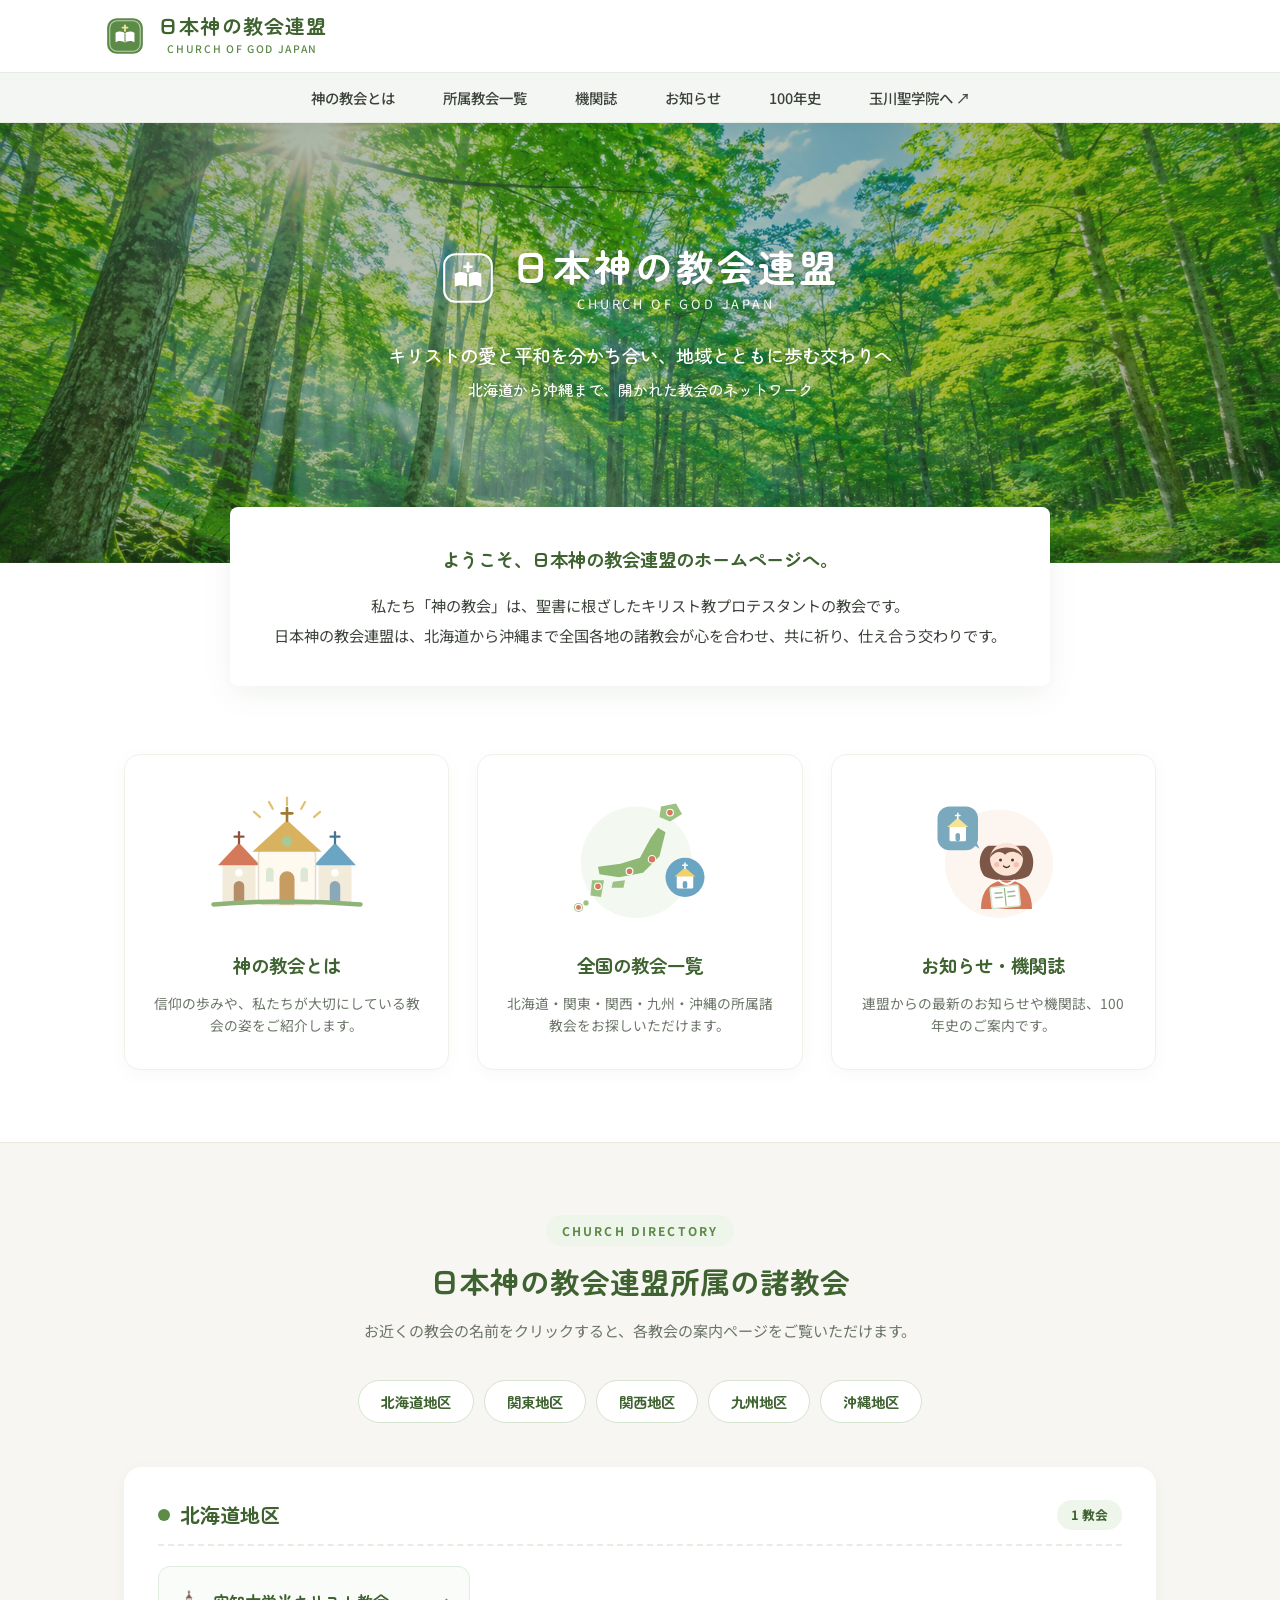
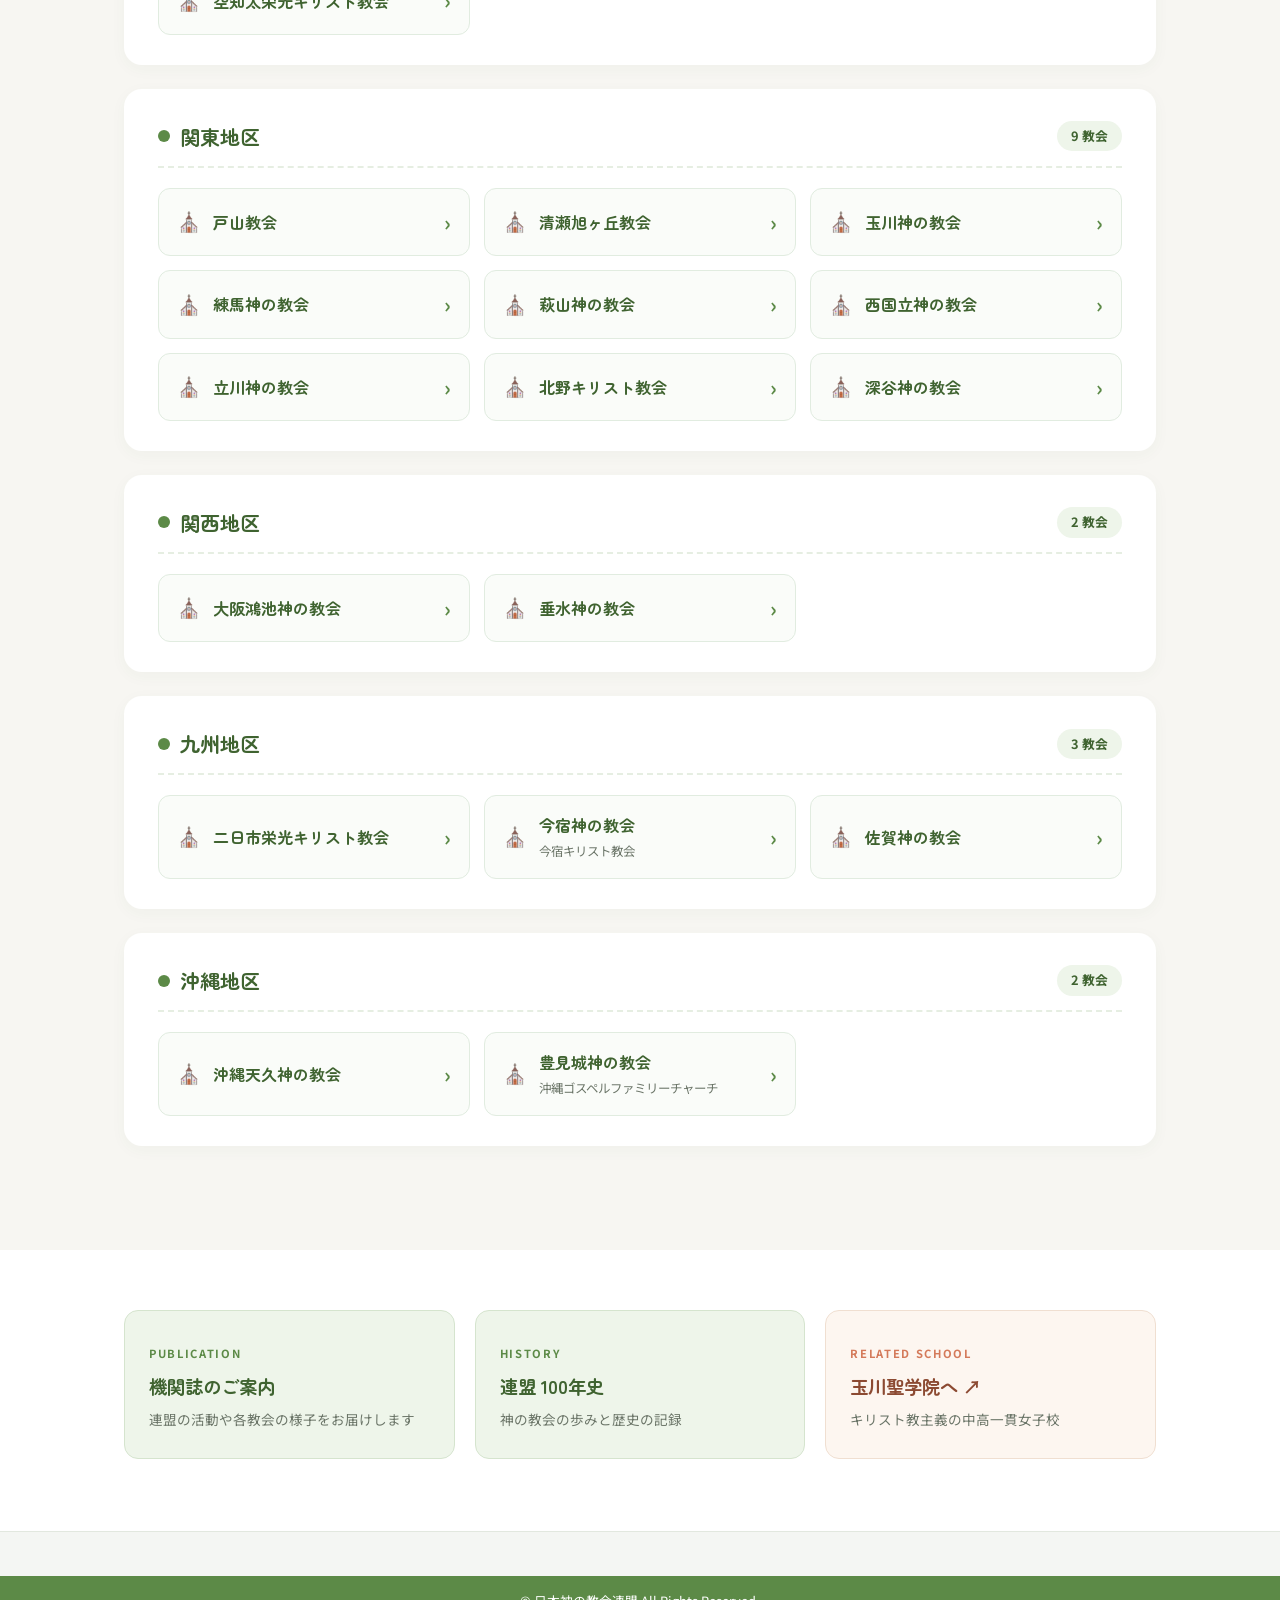
==== commit ffec77e5: "Add files via upload" ====
--- a/renmei/index.html
+++ b/renmei/index.html
@@ -17,6 +17,7 @@
     <link rel="stylesheet" href="css/style.css" />
   </head>
   <body>
+    <div class="stained-glass-bg" aria-hidden="true"></div>
     <header class="site-header" id="siteHeader">
       <div class="header-top">
         <a href="index.html" class="brand-logo">
--- a/renmei/css/style.css
+++ b/renmei/css/style.css
@@ -542,84 +542,4 @@
 .hero-en {
     text-align: center;
     width: 100%;
-}
-
-/* =========================================
-   添付画像イメージのステンドグラス風背景（不規則な幾何学模様）
-   ========================================= */
-.stained-glass-bg {
-    position: fixed;
-    inset: 0;
-    z-index: 0;
-    pointer-events: none;
-    opacity: 0.35; /* ご希望の約30%〜の透過度 */
-    overflow: hidden;
-    background-color: #e8f1f5;
-    /* 添付画像のような不規則な三角形と白い細い線を持つステンドグラス風SVGパターン */
-    background-image: url("data:image/svg+xml;utf8,<svg xmlns='http://www.w3.org/2000/svg' width='500' height='500' viewBox='0 0 500 500'><style>polygon { stroke: %23ffffff; stroke-width: 1.5; stroke-opacity: 0.85; }</style><g fill-opacity='0.6'><polygon points='0,0 140,50 60,180' fill='%232a9df4'/><polygon points='140,50 280,10 220,140' fill='%2300b4d8'/><polygon points='280,10 440,70 340,160' fill='%2348cae4'/><polygon points='440,70 500,0 500,180' fill='%237209b7'/><polygon points='0,0 60,180 0,240' fill='%2303045e'/><polygon points='60,180 220,140 160,280' fill='%2390e0ef'/><polygon points='220,140 340,160 300,300' fill='%230077b6'/><polygon points='340,160 440,70 500,180' fill='%233a86ff'/><polygon points='60,180 160,280 40,380' fill='%230096c7'/><polygon points='160,280 300,300 220,440' fill='%232ec4b6'/><polygon points='300,300 500,180 420,340' fill='%234cc9f0'/><polygon points='0,240 60,180 40,380' fill='%23023e8a'/><polygon points='40,380 160,280 100,500' fill='%232b9eb3'/><polygon points='160,280 220,440 100,500' fill='%2338b000'/><polygon points='220,440 300,300 420,340' fill='%2356cfe1'/><polygon points='220,440 420,340 360,500' fill='%233a86ff'/><polygon points='420,340 500,180 500,380' fill='%237209b7'/><polygon points='420,340 500,380 360,500' fill='%23560bad'/><polygon points='100,500 220,440 360,500' fill='%232a9df4'/></g></svg>"),
-        /* 全体に奥行きを持たせるためのブルー＆グリーンの優しい光彩グラデーション */
-        radial-gradient(circle at 25% 25%, rgba(114, 9, 183, 0.25) 0%, transparent 55%),
-        radial-gradient(circle at 75% 75%, rgba(0, 180, 216, 0.3) 0%, transparent 55%);
-    background-size: 500px 500px, 150% 150%, 150% 150%;
-    animation: geomFlow 35s ease-in-out infinite alternate;
-}
-
-/* 光のプリズムがゆっくりと揺らぐレイヤー */
-.stained-glass-bg::before {
-    content: "";
-    position: absolute;
-    inset: -20%;
-    background: conic-gradient(
-        from 0deg at 50% 50%,
-        rgba(0, 180, 216, 0.15),
-        rgba(72, 202, 228, 0.15),
-        rgba(114, 9, 183, 0.12),
-        rgba(46, 196, 182, 0.15),
-        rgba(0, 180, 216, 0.15)
-    );
-    mix-blend-mode: overlay;
-    animation: stainedGlassRotate 45s linear infinite;
-}
-
-/* 背景が各セクションの後ろで透けて見えるように調整 */
-body {
-    background-color: transparent;
-}
-
-.illust-nav-section,
-.sub-banners-section {
-    background-color: rgba(255, 255, 255, 0.82);
-    position: relative;
-    z-index: 1;
-}
-
-.main-content,
-.page-main {
-    background-color: rgba(247, 246, 242, 0.82);
-    position: relative;
-    z-index: 1;
-}
-
-@keyframes geomFlow {
-    0% {
-        background-position: 0 0, 0% 0%, 100% 100%;
-    }
-    50% {
-        background-position: 250px 250px, 30% 20%, 70% 80%;
-    }
-    100% {
-        background-position: 500px 500px, 60% 50%, 40% 50%;
-    }
-}
-
-@keyframes stainedGlassRotate {
-    0% {
-        transform: rotate(0deg) scale(1.1);
-    }
-    50% {
-        transform: rotate(180deg) scale(1.2);
-    }
-    100% {
-        transform: rotate(360deg) scale(1.1);
-    }
 }
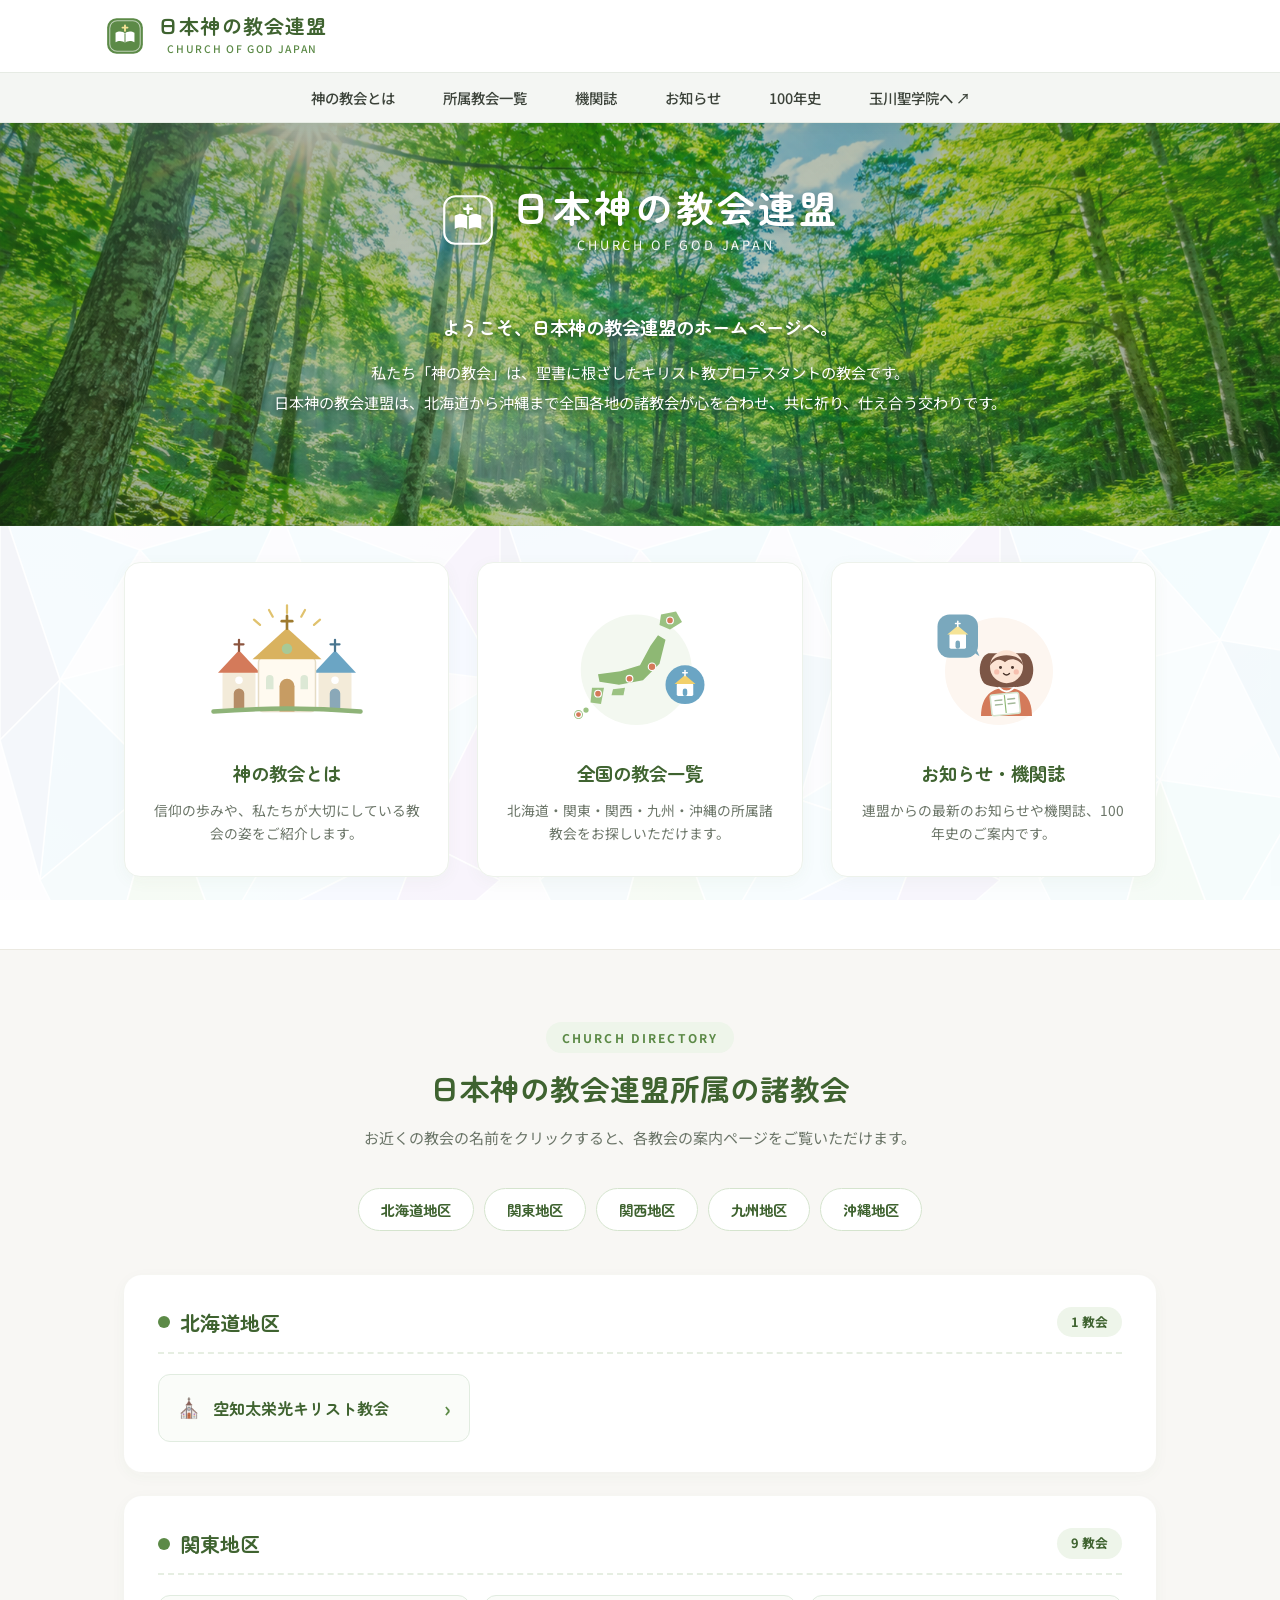
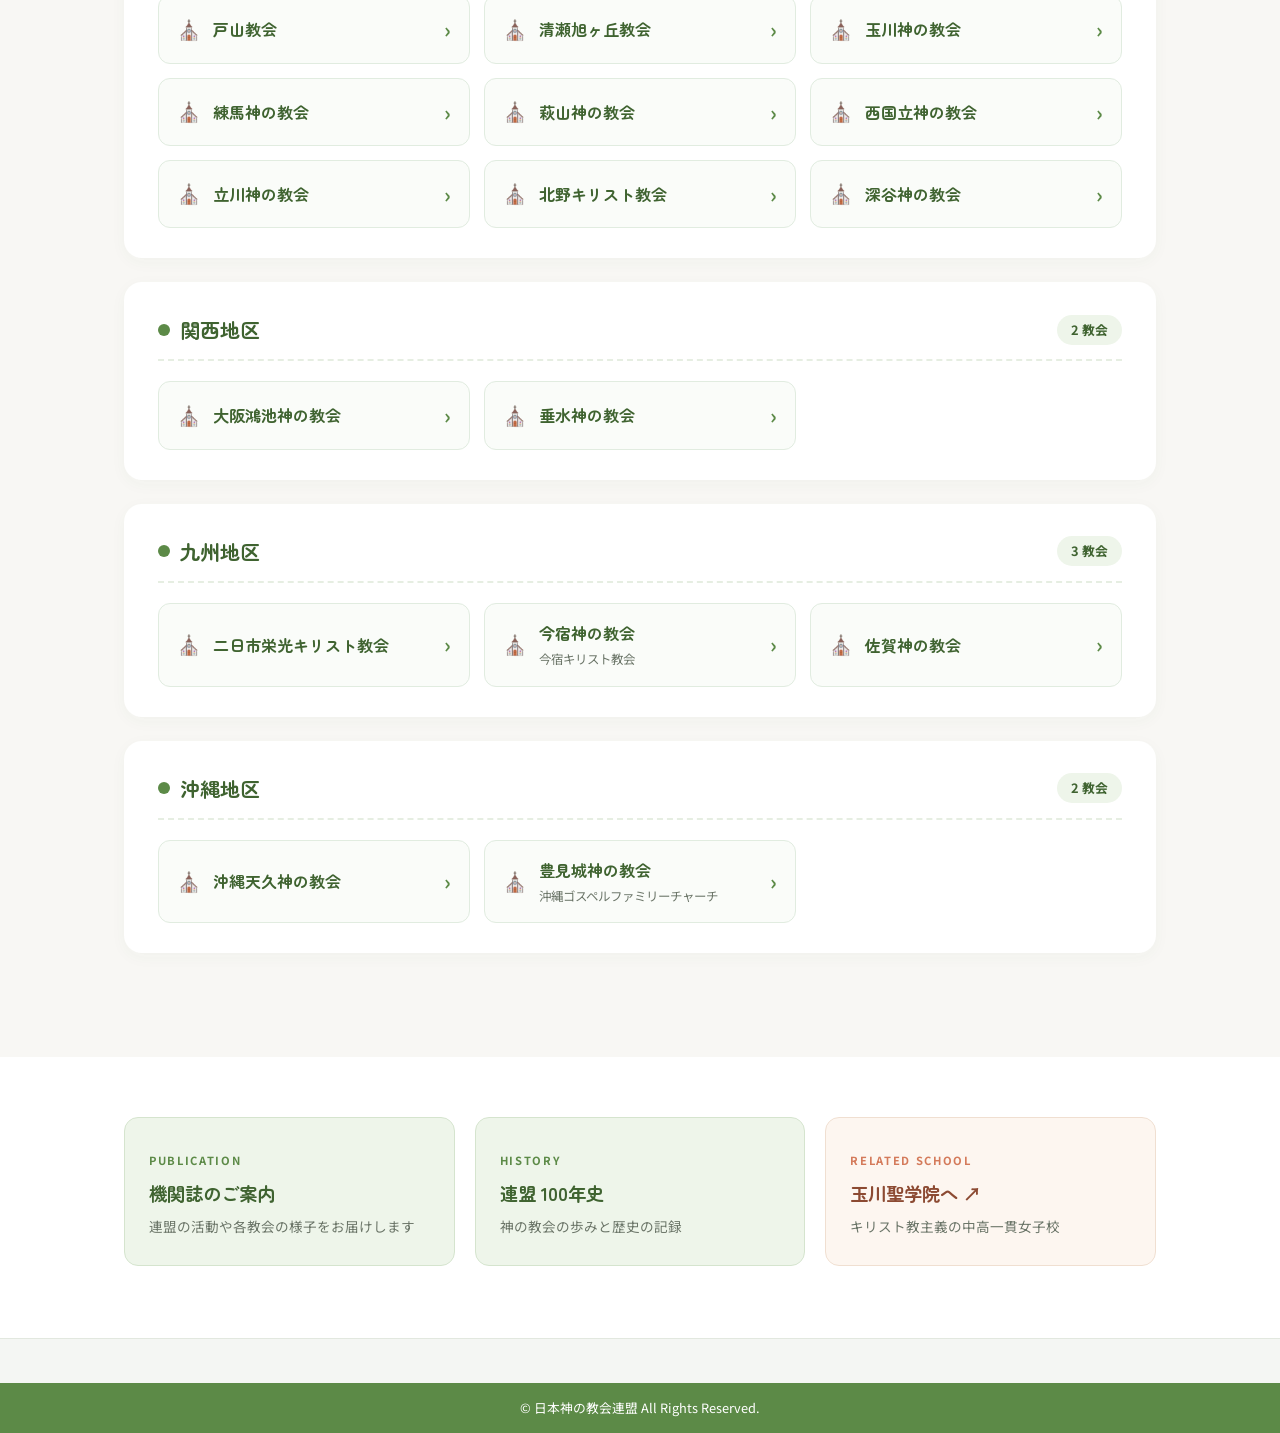
==== commit d17bb541: "Add files via upload" ====
--- a/renmei/index.html
+++ b/renmei/index.html
@@ -73,6 +73,8 @@
         ></div>
         <div class="hero-overlay"></div>
       </div>
+
+      <!-- メインビジュアルのテキスト -->
       <div class="hero-inner fade-in">
         <div class="hero-badge">
           <img src="img/logo_white.svg" alt="" class="hero-emblem" />
@@ -81,35 +83,28 @@
             <p class="hero-en">CHURCH OF GOD JAPAN</p>
           </div>
         </div>
-        <p class="hero-catch">
-          キリストの愛と平和を分かち合い、<br
-            class="sp-only"
-          />地域とともに歩む交わりへ<br />
-          <span class="hero-subcatch"
-            >北海道から沖縄まで、<span class="sp-br"></span
-            >開かれた教会のネットワーク</span
-          >
-        </p>
-      </div>
+      </div>
+      <div class="welcome-section">
+        <div class="container">
+          <div class="welcome-box fade-up">
+            <p class="welcome-lead">
+              ようこそ、日本神の教会連盟のホームページへ。
+            </p>
+            <p class="welcome-text">
+              私たち「神の教会」は、<span class="sp-br"></span
+              >聖書に根ざしたキリスト教プロテスタントの教会です。<br />
+              日本神の教会連盟は、北海道から沖縄まで全国各地の諸教会が<span
+                class="sp-br"
+              ></span
+              >心を合わせ、共に祈り、仕え合う交わりです。
+            </p>
+          </div>
+        </div>
+      </div>
+      <!-- ▲ ここまで ▲ -->
     </section>
 
-    <section class="welcome-section">
-      <div class="container">
-        <div class="welcome-box fade-up">
-          <p class="welcome-lead">
-            ようこそ、日本神の教会連盟のホームページへ。
-          </p>
-          <p class="welcome-text">
-            私たち「神の教会」は、<span class="sp-br"></span
-            >聖書に根ざしたキリスト教プロテスタントの教会です。<br />
-            日本神の教会連盟は、北海道から沖縄まで全国各地の諸教会が<span
-              class="sp-br"
-            ></span
-            >心を合わせ、共に祈り、仕え合う交わりです。
-          </p>
-        </div>
-      </div>
-    </section>
+    <!-- （※もともとあった独立した <section class="welcome-section"> は削除します） -->
 
     <section class="illust-nav-section">
       <div class="container">
--- a/renmei/css/style.css
+++ b/renmei/css/style.css
@@ -82,11 +82,59 @@
 
 /* ヒーロービジュアル（トップ用） */
 .hero-visual {
-    position: relative; min-height: 440px;
-    display: flex; align-items: center; justify-content: center;
-    text-align: center; color: var(--white); overflow: hidden;
+    position: relative; 
+    min-height: auto; /* 高さはコンテンツやパディングに合わせる */
+    display: flex; 
+    flex-direction: column; /* 中身を縦方向並びにする */
+    align-items: center; 
+    justify-content: center;
+    text-align: center; 
+    color: var(--white); 
+    overflow: hidden;
     background: linear-gradient(125deg, #6b9651 0%, #86ad63 50%, #a5c27b 100%);
-    padding: 60px 20px 100px;
+    padding: 60px 20px 40px; /* 上下の余白を調整 */
+}
+
+.hero-inner { 
+    position: relative; 
+    z-index: 2; 
+    max-width: 760px; 
+    margin-bottom: 50px; /* ヒーローのキャッチコピーとウェルカムボックスの間隔 */
+}
+
+/* ウェルカムセクション */
+.welcome-section {
+    position: relative; 
+    z-index: 2; 
+    width: 100%;
+    margin-top: 0; 
+    padding-bottom: 0;
+}
+
+.welcome-box {
+    /* 背景を完全に透明にする */
+    background-color: transparent;
+    backdrop-filter: none;
+    -webkit-backdrop-filter: none;
+
+    max-width: 850px; 
+    margin: 0 auto;
+    padding: 36px 40px; 
+    text-align: center; 
+    border-radius: 0;
+    box-shadow: none;
+    border: none;
+    
+    /* 文字色を白にする */
+    color: #ffffff; 
+}
+
+/* ウェルカムボックス内の見出しやテキストもすべて白文字にする場合 */
+.welcome-box .welcome-lead,
+.welcome-box .welcome-text {
+    color: #ffffff;
+    /* 写真の上でも文字がくっきり読めるように、薄い影（テキストシャドウ）をつけるのがおすすめです */
+    text-shadow: 0 2px 4px rgba(0, 0, 0, 0.4);
 }
 .hero-bg-img { position: absolute; inset: 0; width: 100%; height: 100%; object-fit: cover; opacity: 0.9; pointer-events: none; }
 .hero-overlay { position: absolute; inset: 0; background: radial-gradient(circle at center, rgba(45, 72, 32, 0.28) 0%, rgba(45, 72, 32, 0.48) 100%); pointer-events: none; }
@@ -122,11 +170,6 @@
 
 /* ウェルカムセクション */
 .welcome-section { margin-top: -56px; position: relative; z-index: 5; padding-bottom: 32px; }
-.welcome-box {
-    background-color: var(--white); max-width: 820px; margin: 0 auto;
-    padding: 36px 40px; text-align: center; border-radius: 8px;
-    box-shadow: 0 8px 30px rgba(63, 99, 48, 0.08);
-}
 .welcome-lead {
     font-family: var(--font-maru); font-size: 1.15rem; font-weight: 700;
     color: var(--green-dark); margin: 0 0 14px;
@@ -542,4 +585,84 @@
 .hero-en {
     text-align: center;
     width: 100%;
+}
+
+/* =========================================
+   添付画像イメージのステンドグラス風背景（不規則な幾何学模様）
+   ========================================= */
+.stained-glass-bg {
+    position: fixed;
+    inset: 0;
+    z-index: 0;
+    pointer-events: none;
+    opacity: 0.35; /* ご希望の約30%〜の透過度 */
+    overflow: hidden;
+    background-color: #e8f1f5;
+    /* 添付画像のような不規則な三角形と白い細い線を持つステンドグラス風SVGパターン */
+    background-image: url("data:image/svg+xml;utf8,<svg xmlns='http://www.w3.org/2000/svg' width='500' height='500' viewBox='0 0 500 500'><style>polygon { stroke: %23ffffff; stroke-width: 1.5; stroke-opacity: 0.85; }</style><g fill-opacity='0.6'><polygon points='0,0 140,50 60,180' fill='%232a9df4'/><polygon points='140,50 280,10 220,140' fill='%2300b4d8'/><polygon points='280,10 440,70 340,160' fill='%2348cae4'/><polygon points='440,70 500,0 500,180' fill='%237209b7'/><polygon points='0,0 60,180 0,240' fill='%2303045e'/><polygon points='60,180 220,140 160,280' fill='%2390e0ef'/><polygon points='220,140 340,160 300,300' fill='%230077b6'/><polygon points='340,160 440,70 500,180' fill='%233a86ff'/><polygon points='60,180 160,280 40,380' fill='%230096c7'/><polygon points='160,280 300,300 220,440' fill='%232ec4b6'/><polygon points='300,300 500,180 420,340' fill='%234cc9f0'/><polygon points='0,240 60,180 40,380' fill='%23023e8a'/><polygon points='40,380 160,280 100,500' fill='%232b9eb3'/><polygon points='160,280 220,440 100,500' fill='%2338b000'/><polygon points='220,440 300,300 420,340' fill='%2356cfe1'/><polygon points='220,440 420,340 360,500' fill='%233a86ff'/><polygon points='420,340 500,180 500,380' fill='%237209b7'/><polygon points='420,340 500,380 360,500' fill='%23560bad'/><polygon points='100,500 220,440 360,500' fill='%232a9df4'/></g></svg>"),
+        /* 全体に奥行きを持たせるためのブルー＆グリーンの優しい光彩グラデーション */
+        radial-gradient(circle at 25% 25%, rgba(114, 9, 183, 0.25) 0%, transparent 55%),
+        radial-gradient(circle at 75% 75%, rgba(0, 180, 216, 0.3) 0%, transparent 55%);
+    background-size: 500px 500px, 150% 150%, 150% 150%;
+    animation: geomFlow 35s ease-in-out infinite alternate;
+}
+
+/* 光のプリズムがゆっくりと揺らぐレイヤー */
+.stained-glass-bg::before {
+    content: "";
+    position: absolute;
+    inset: -20%;
+    background: conic-gradient(
+        from 0deg at 50% 50%,
+        rgba(0, 180, 216, 0.15),
+        rgba(72, 202, 228, 0.15),
+        rgba(114, 9, 183, 0.12),
+        rgba(46, 196, 182, 0.15),
+        rgba(0, 180, 216, 0.15)
+    );
+    mix-blend-mode: overlay;
+    animation: stainedGlassRotate 45s linear infinite;
+}
+
+/* 背景が各セクションの後ろで透けて見えるように調整 */
+body {
+    background-color: transparent;
+}
+
+.illust-nav-section,
+.sub-banners-section {
+    background-color: rgba(255, 255, 255, 0.82);
+    position: relative;
+    z-index: 1;
+}
+
+.main-content,
+.page-main {
+    background-color: rgba(247, 246, 242, 0.82);
+    position: relative;
+    z-index: 1;
+}
+
+@keyframes geomFlow {
+    0% {
+        background-position: 0 0, 0% 0%, 100% 100%;
+    }
+    50% {
+        background-position: 250px 250px, 30% 20%, 70% 80%;
+    }
+    100% {
+        background-position: 500px 500px, 60% 50%, 40% 50%;
+    }
+}
+
+@keyframes stainedGlassRotate {
+    0% {
+        transform: rotate(0deg) scale(1.1);
+    }
+    50% {
+        transform: rotate(180deg) scale(1.2);
+    }
+    100% {
+        transform: rotate(360deg) scale(1.1);
+    }
 }
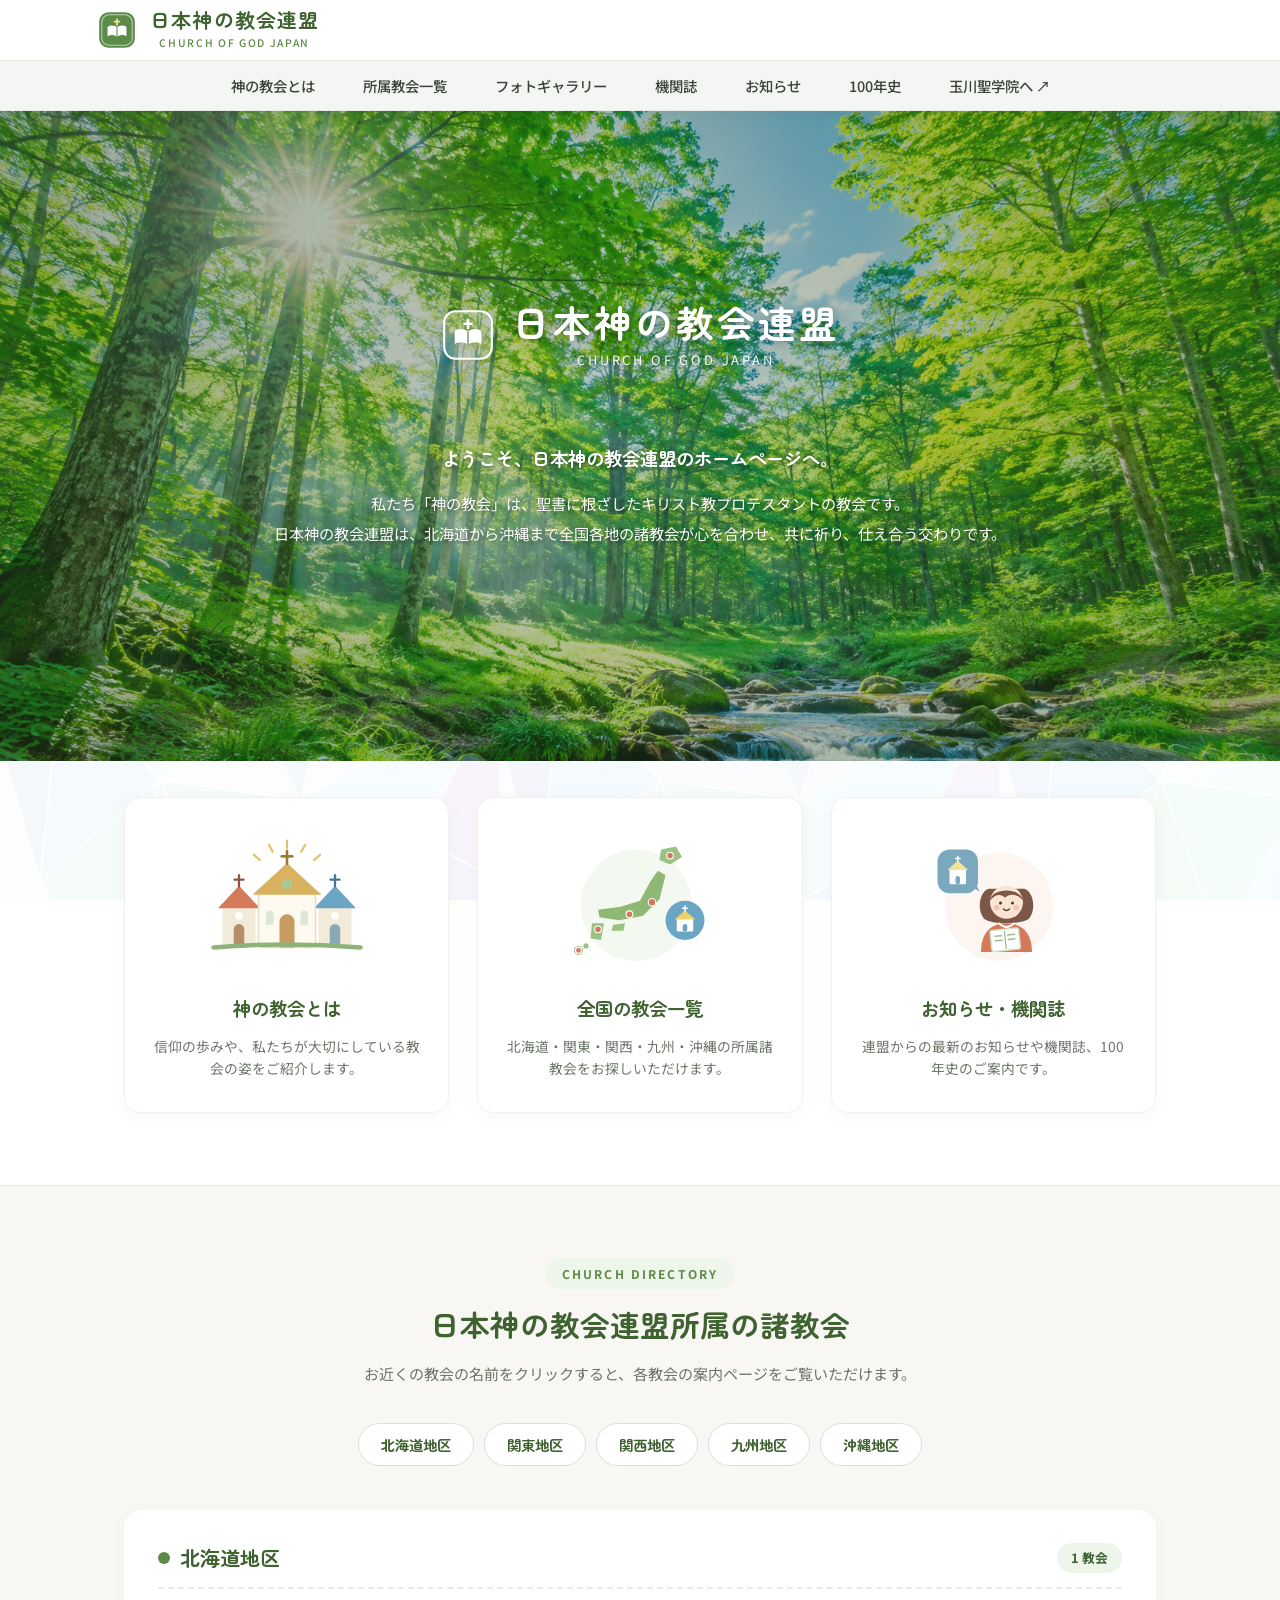
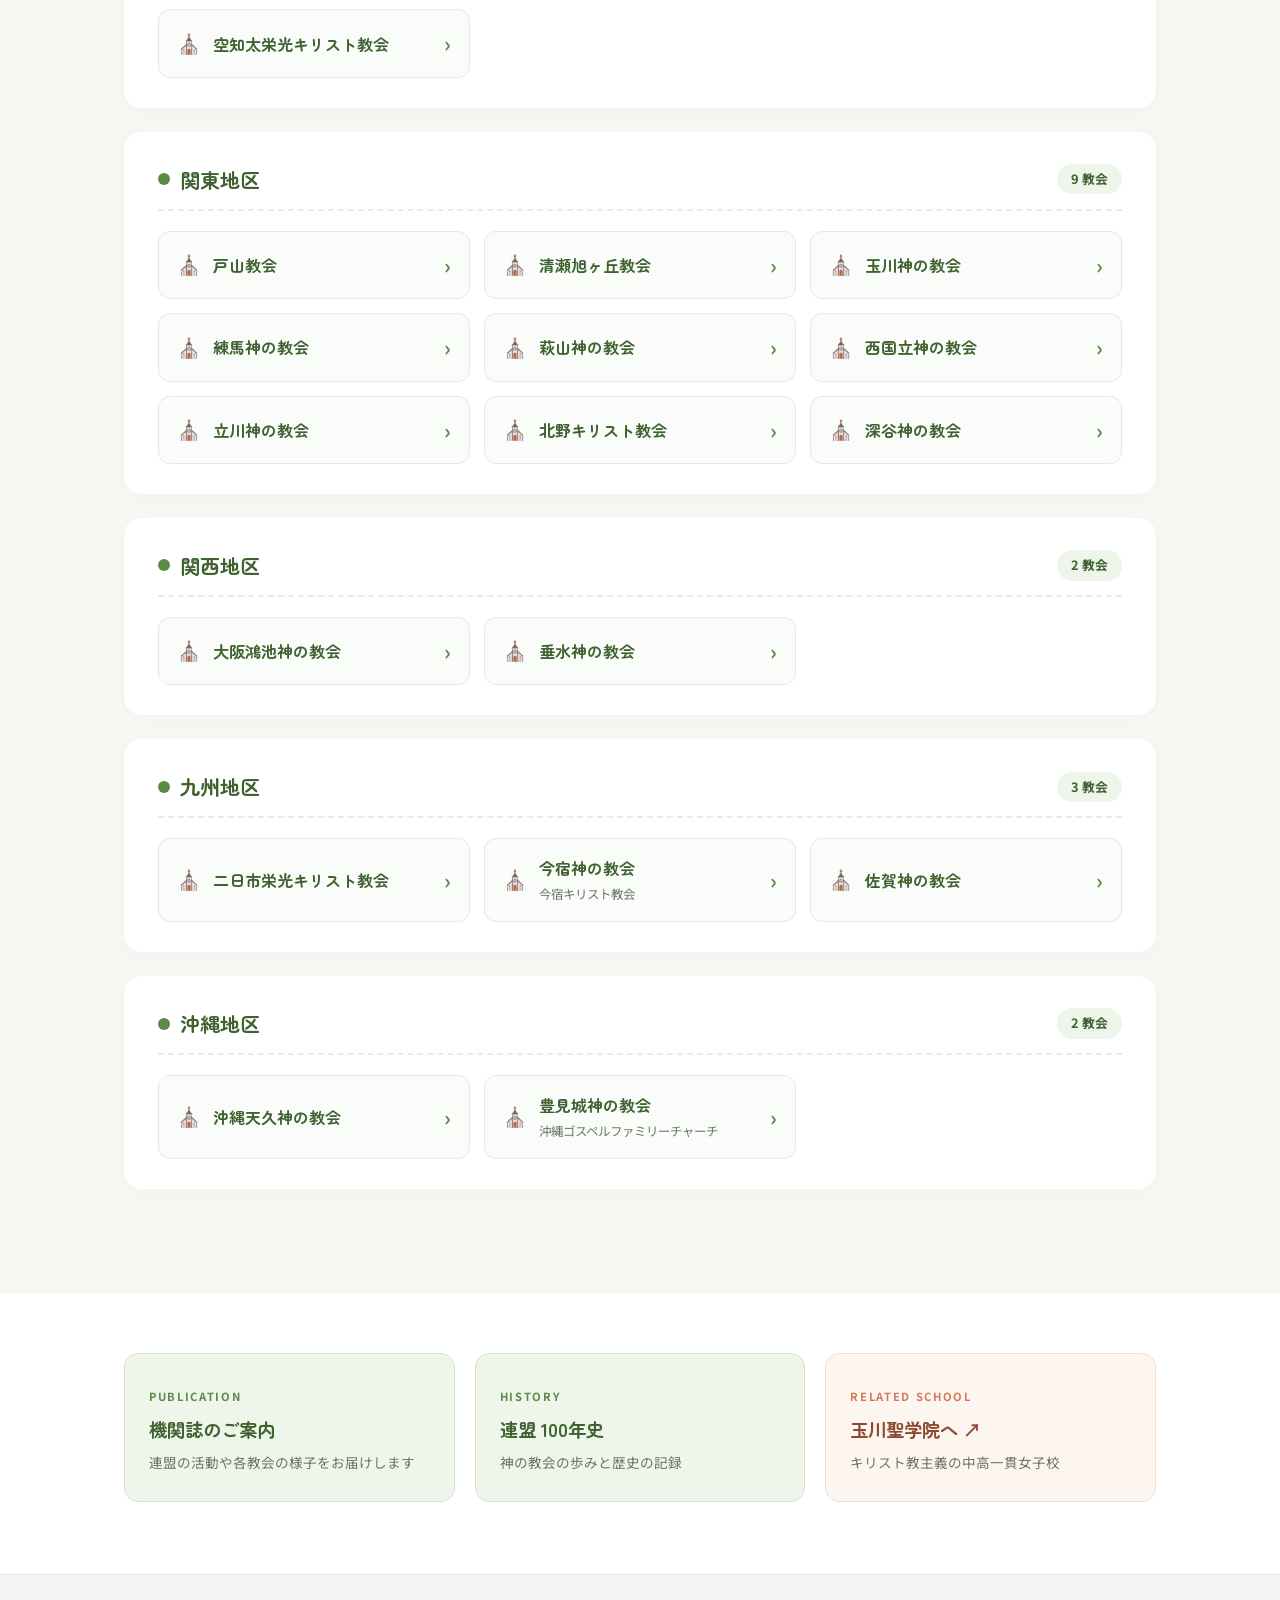
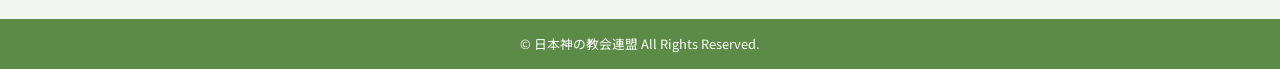
==== commit 25480da0: "Add files via upload" ====
--- a/renmei/index.html
+++ b/renmei/index.html
@@ -41,6 +41,7 @@
         <ul>
           <li><a href="kaminokyoukaitowa.html">神の教会とは</a></li>
           <li><a href="#churches">所属教会一覧</a></li>
+          <li><a href="photo.html">フォトギャラリー</a></li>
           <li><a href="kikanshi/kikanshi.html">機関誌</a></li>
           <li><a href="kakukyoukai/oshirase.html">お知らせ</a></li>
           <li><a href="100nenshi.html">100年史</a></li>
--- a/renmei/css/style.css
+++ b/renmei/css/style.css
@@ -38,7 +38,7 @@
 }
 .header-top {
     max-width: 1120px; margin: 0 auto;
-    padding: 14px 24px;
+    padding: 8px 16px;
     display: flex; align-items: center; justify-content: space-between;
 }
 .brand-logo { display: flex; align-items: center; gap: 12px; }
@@ -83,25 +83,24 @@
 /* ヒーロービジュアル（トップ用） */
 .hero-visual {
     position: relative; 
-    min-height: auto; /* 高さはコンテンツやパディングに合わせる */
+    min-height: 650px; /* 縦幅（お好みで 550px〜650px に調整してください） */
     display: flex; 
-    flex-direction: column; /* 中身を縦方向並びにする */
+    flex-direction: column; 
     align-items: center; 
     justify-content: center;
     text-align: center; 
     color: var(--white); 
     overflow: hidden;
     background: linear-gradient(125deg, #6b9651 0%, #86ad63 50%, #a5c27b 100%);
-    padding: 60px 20px 40px; /* 上下の余白を調整 */
+    padding: 90px 20px 80px; 
 }
 
 .hero-inner { 
     position: relative; 
     z-index: 2; 
     max-width: 760px; 
-    margin-bottom: 50px; /* ヒーローのキャッチコピーとウェルカムボックスの間隔 */
-}
-
+    margin-bottom: 10px; /* ロゴとウェルカムメッセージの間隔 */
+}
 /* ウェルカムセクション */
 .welcome-section {
     position: relative; 
@@ -169,7 +168,6 @@
 .page-subtitle { font-size: 0.95rem; margin: 0; opacity: 0.92; }
 
 /* ウェルカムセクション */
-.welcome-section { margin-top: -56px; position: relative; z-index: 5; padding-bottom: 32px; }
 .welcome-lead {
     font-family: var(--font-maru); font-size: 1.15rem; font-weight: 700;
     color: var(--green-dark); margin: 0 0 14px;
@@ -257,7 +255,7 @@
     width: 36px; height: 36px; border-radius: 50%;
     display: flex; align-items: center; justify-content: center;
 }
-.content-header h2 { font-family: var(--font-maru); font-size: 1.45rem; color: var(--green-dark); margin: 0; }
+.content-header h2 { font-family: var(--font-maru); font-size: 1.2rem; color: var(--green-dark); margin: 0; }
 .content-body p { font-size: 1rem; color: var(--text-main); line-height: 1.9; margin: 0 0 20px; }
 .content-body p.lead-text { font-size: 1.08rem; font-weight: 700; color: var(--green-dark); }
 .content-body a { color: var(--green-main); text-decoration: underline; font-weight: 500; }
@@ -319,13 +317,27 @@
 }
 
 @media (max-width: 768px) {
+	/* スマホ表示のときだけメインエリアのコンテナの左右パディングを狭くする */
+    .page-main .container {
+        padding-left: 12px;
+        padding-right: 12px;
+    }
+
+    /* スマホ表示のときだけ content-box の上下左右の余白を狭めて広く使う */
+    .content-box {
+        padding: 24px 16px; /* ボックス内の余白をコンパクトに */
+        margin-bottom: 16px; /* ボックス同士の間隔を狭くする */
+    }
     .sp-only { display: inline; }
     .menu-toggle { display: flex; }
     .global-nav { display: none; background-color: var(--white); box-shadow: 0 8px 20px rgba(0, 0, 0, 0.08); }
     .global-nav.active { display: block; }
     .global-nav ul { flex-direction: column; }
     .global-nav li a { padding: 14px 24px; border-bottom: 1px solid #f0f4ee; }
-    .hero-visual { min-height: 360px; padding: 48px 20px 84px; }
+    .hero-visual { 
+        min-height: 400px; /* 縦幅 */
+        padding: 70px 20px 60px; 
+    }
     .hero-badge { flex-direction: column; text-align: center; gap: 10px; }
     .hero-title { font-size: 1.75rem; }
     .hero-catch { font-size: 1rem; }
@@ -333,7 +345,8 @@
     .area-group { padding: 22px 18px; }
     .content-box { padding: 28px 20px; }
     .features-grid { grid-template-columns: 1fr; }
-    .page-title { font-size: 1.7rem; }
+	.page-title { font-size: 1.7rem; }
+	
 }
 
 /* =========================================
@@ -665,4 +678,26 @@
     100% {
         transform: rotate(360deg) scale(1.1);
     }
+}
+
+@media (max-width: 768px) {
+    /* ヘッダー上部のエリア（ロゴとハンバーガーボタンがある部分）の上下パディングを狭める */
+    .header-top {
+        padding: 6px 16px; 
+    }
+
+    /* ロゴのアイコンサイズやテキストのバランスを調整 */
+    .logo-svg {
+        width: 30px; 
+        height: 30px;
+    }
+
+    .brand-ja {
+        font-size: 0.9rem; /* ロゴの日本語フォントを少しコンパクトに */
+    }
+
+    /* ハンバーガーボタン自体の余白を調整 */
+    .menu-toggle {
+        padding: 2px;
+    }
 }
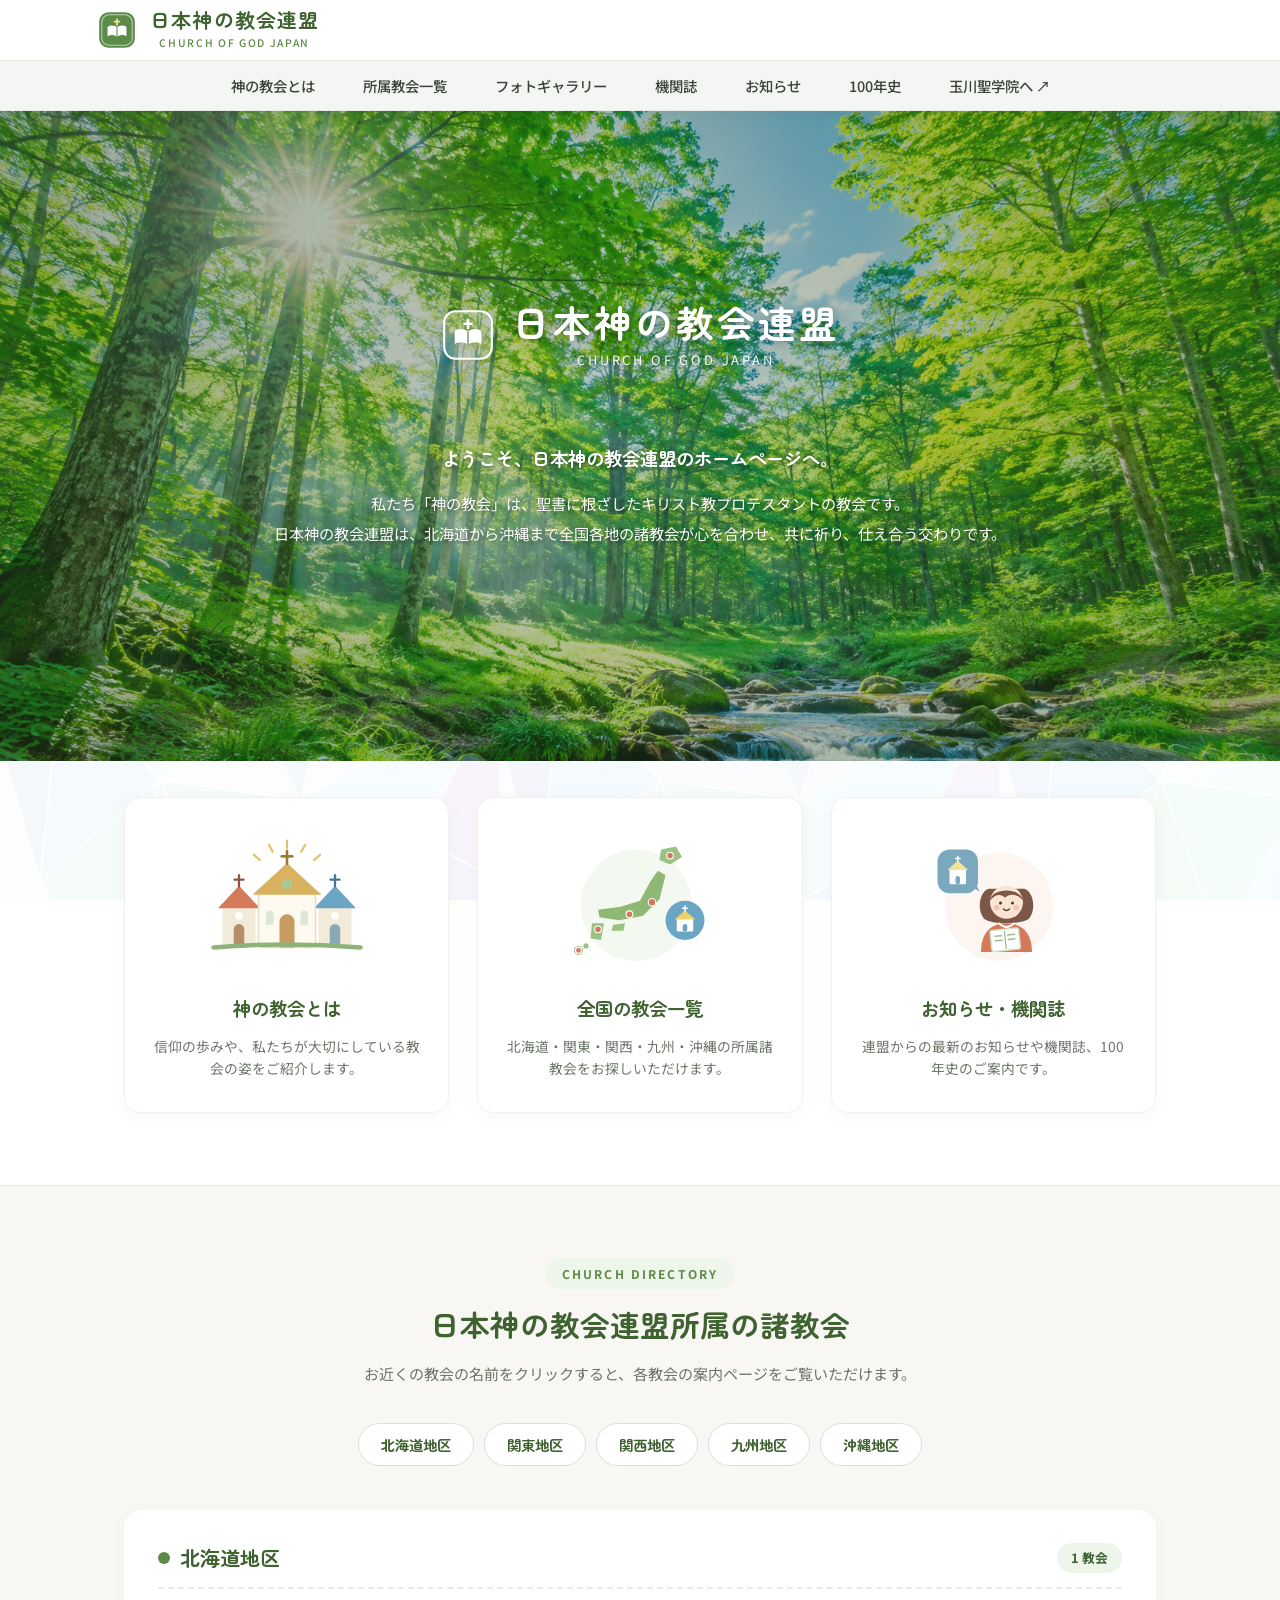
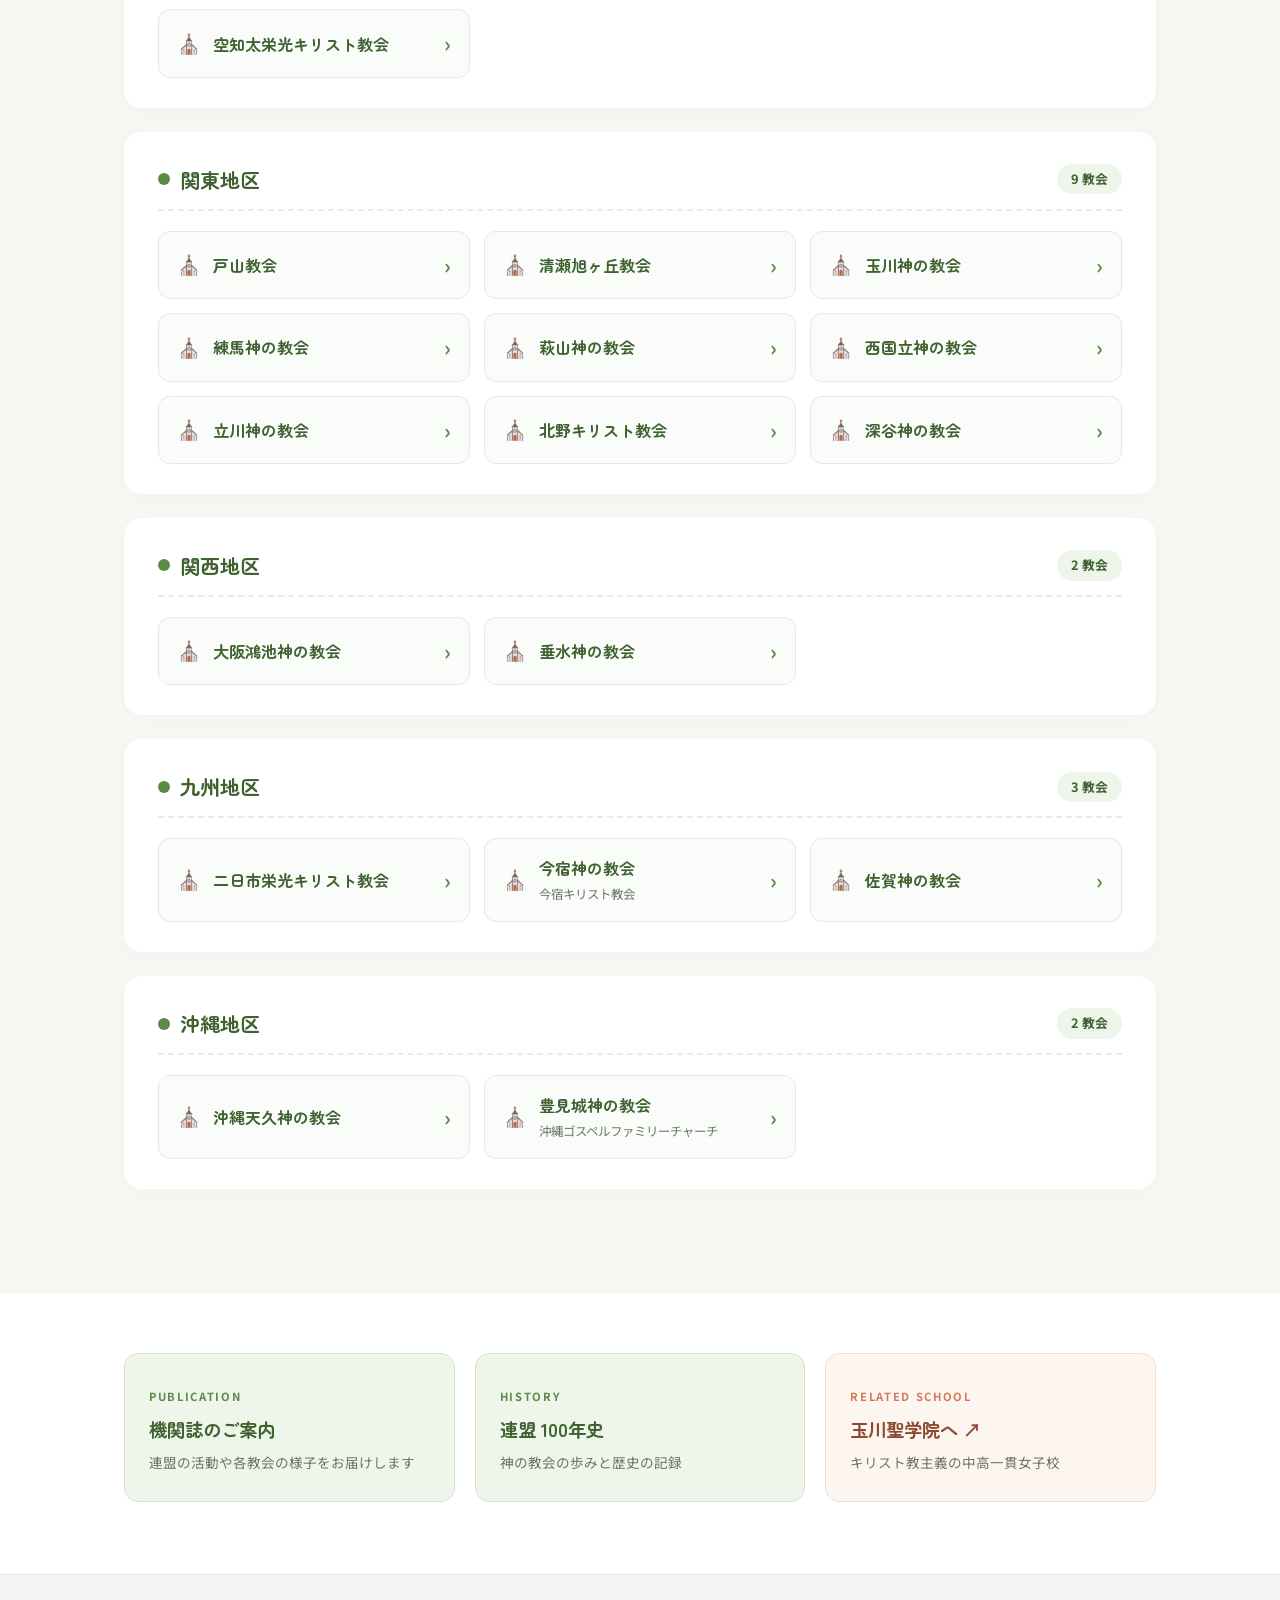
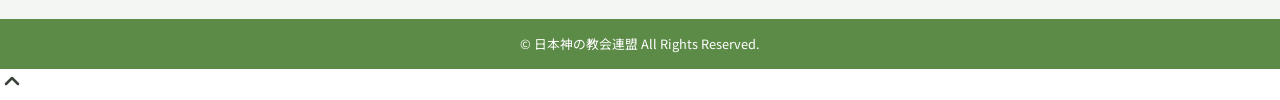
==== commit 9649d239: "Add files via upload" ====
--- a/renmei/index.html
+++ b/renmei/index.html
@@ -448,6 +448,27 @@
         </div>
       </div>
     </div>
+    <!-- トップへ戻るボタン -->
+    <a
+      href="#"
+      id="scrollTopBtn"
+      class="scroll-top-btn"
+      aria-label="ページの一番上へ戻る"
+    >
+      <svg
+        xmlns="http://www.w3.org/2000/svg"
+        width="24"
+        height="24"
+        viewBox="0 0 24 24"
+        fill="none"
+        stroke="currentColor"
+        stroke-width="2.5"
+        stroke-linecap="round"
+        stroke-linejoin="round"
+      >
+        <path d="m18 15-6-6-6 6" />
+      </svg>
+    </a>
     <script src="js/script.js"></script>
   </body>
 </html>
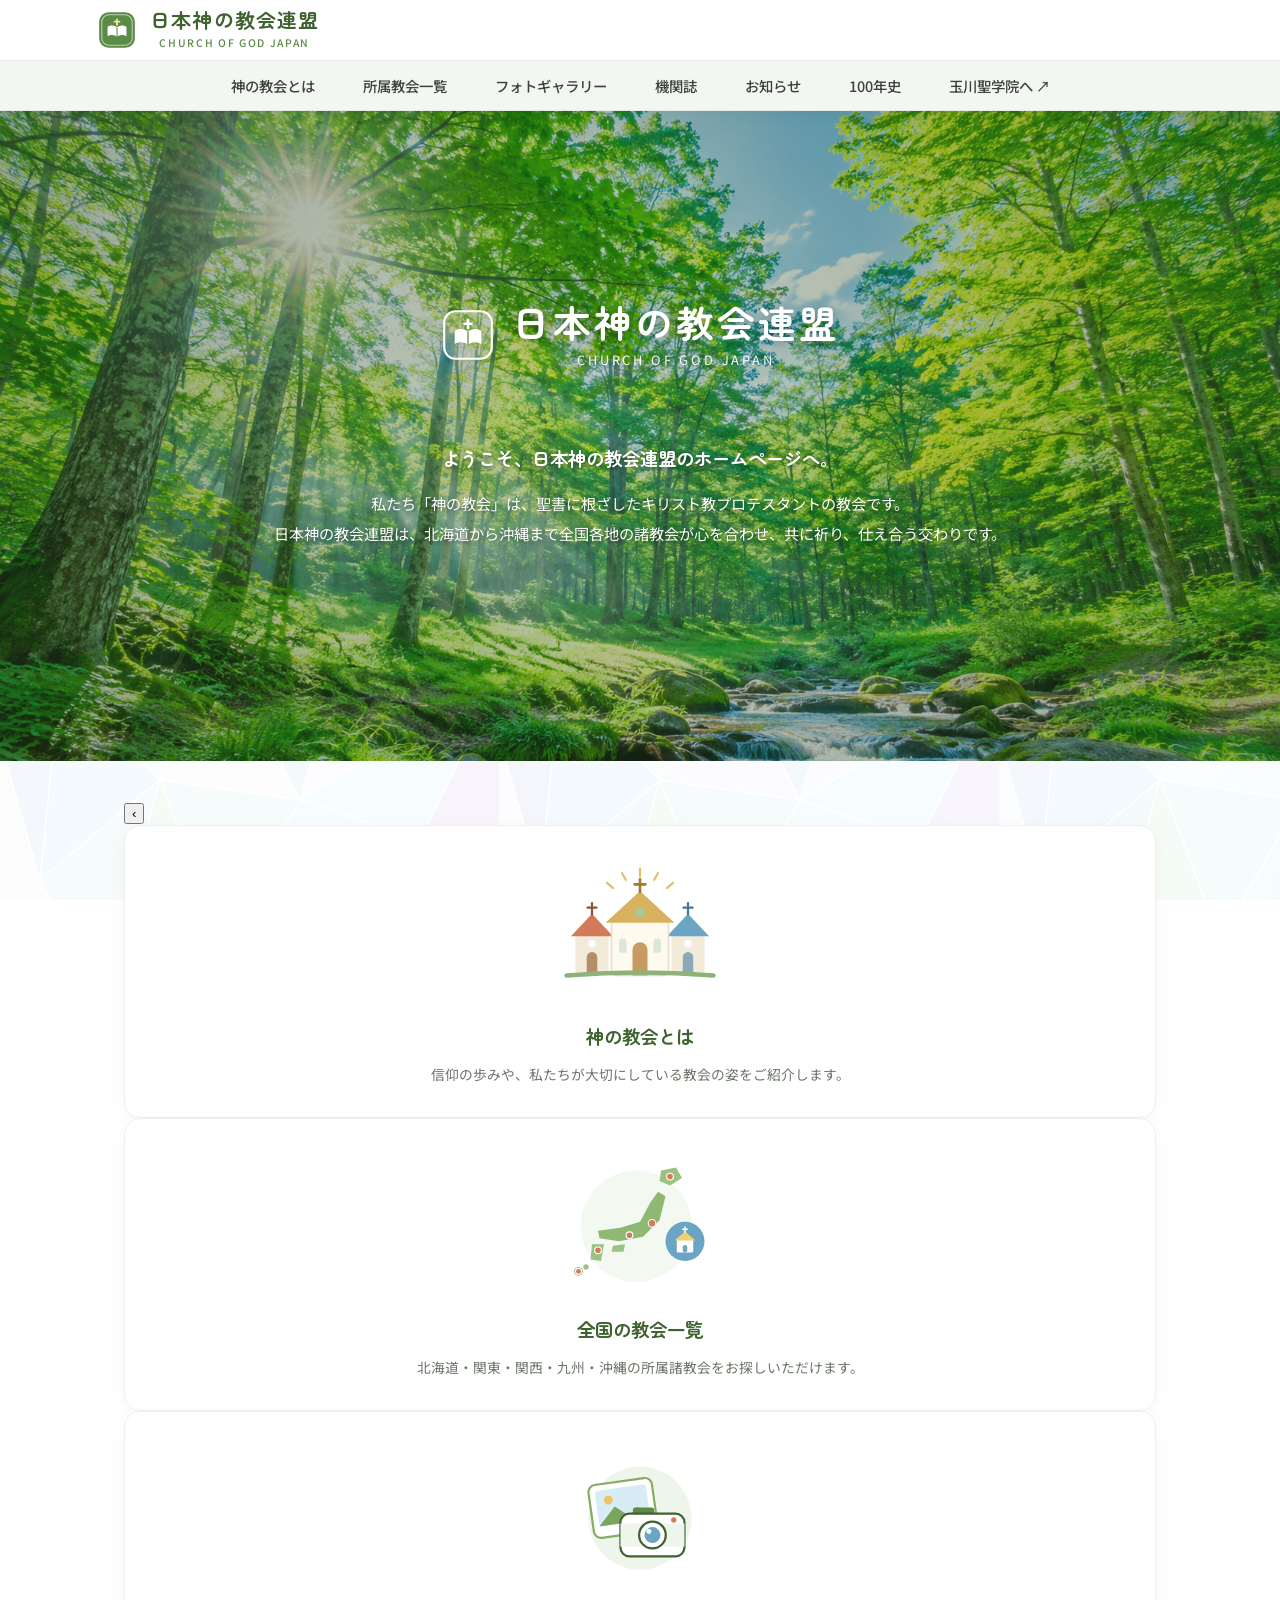
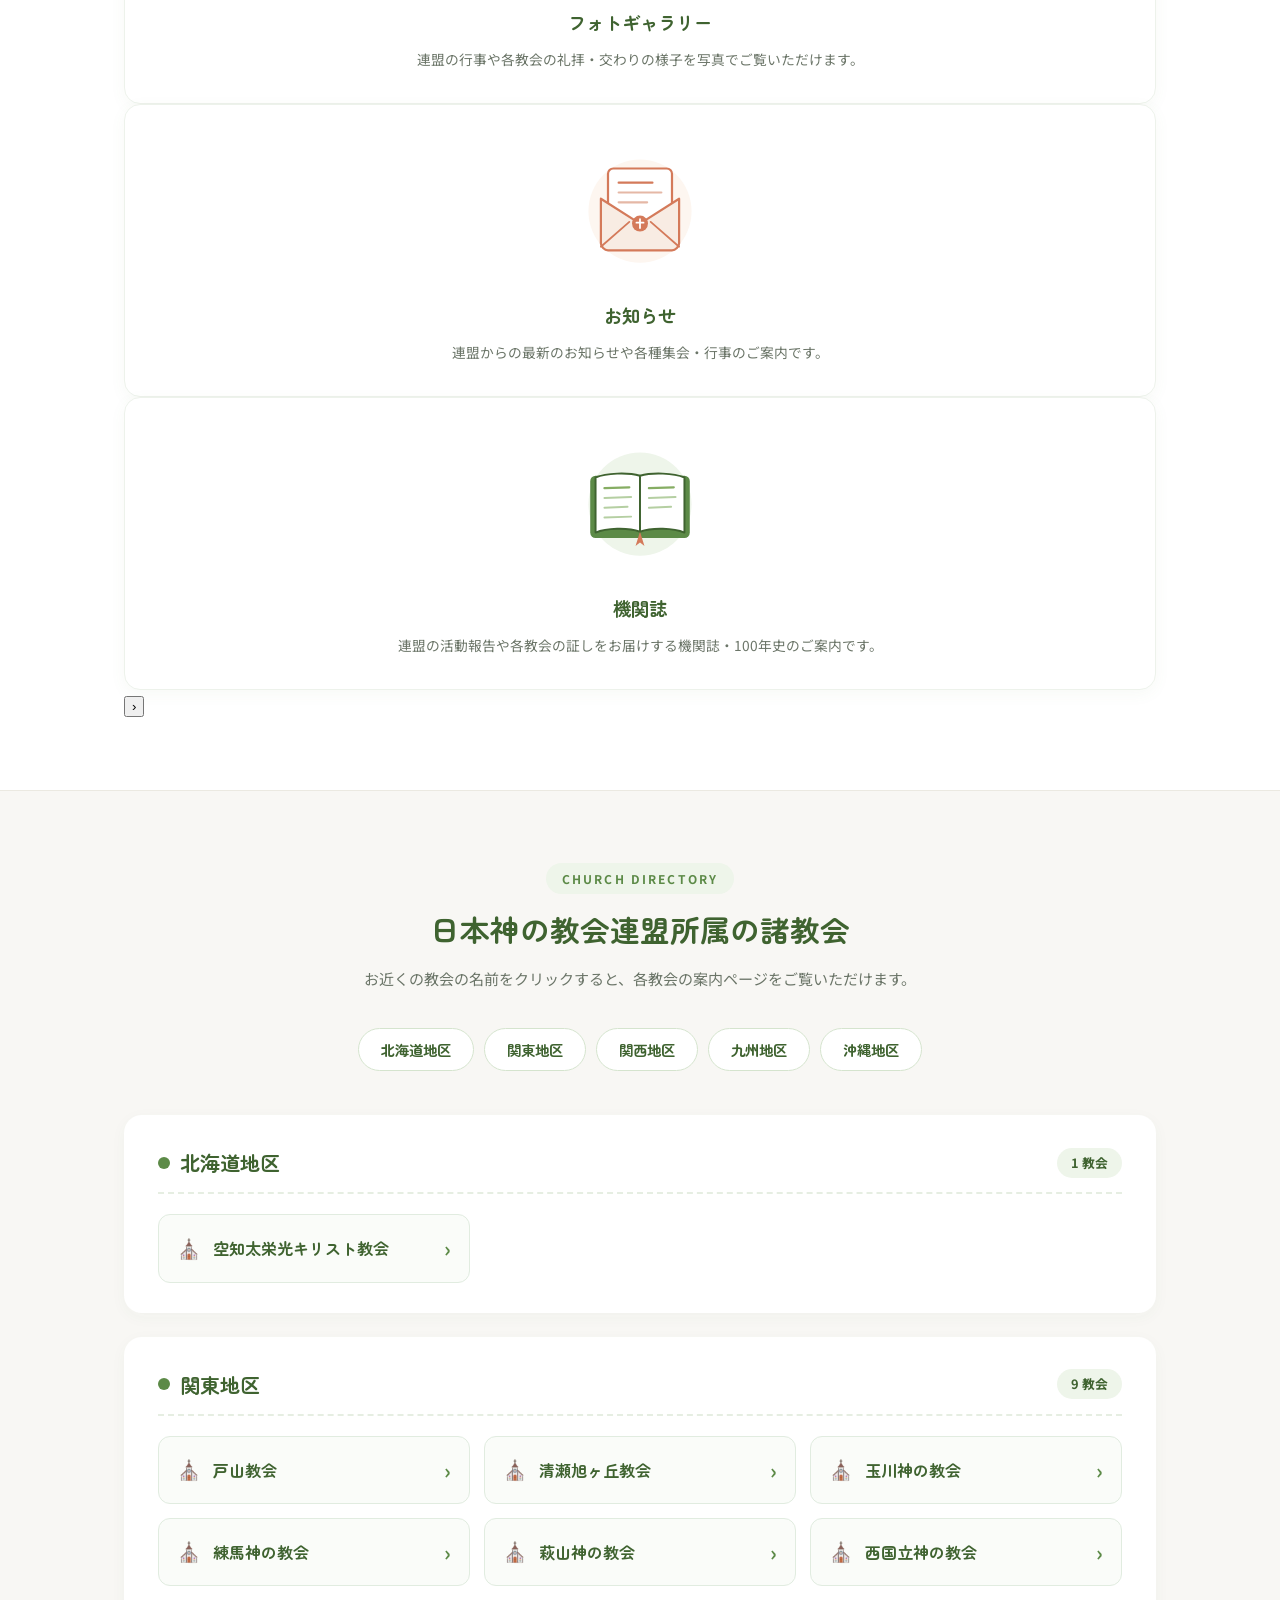
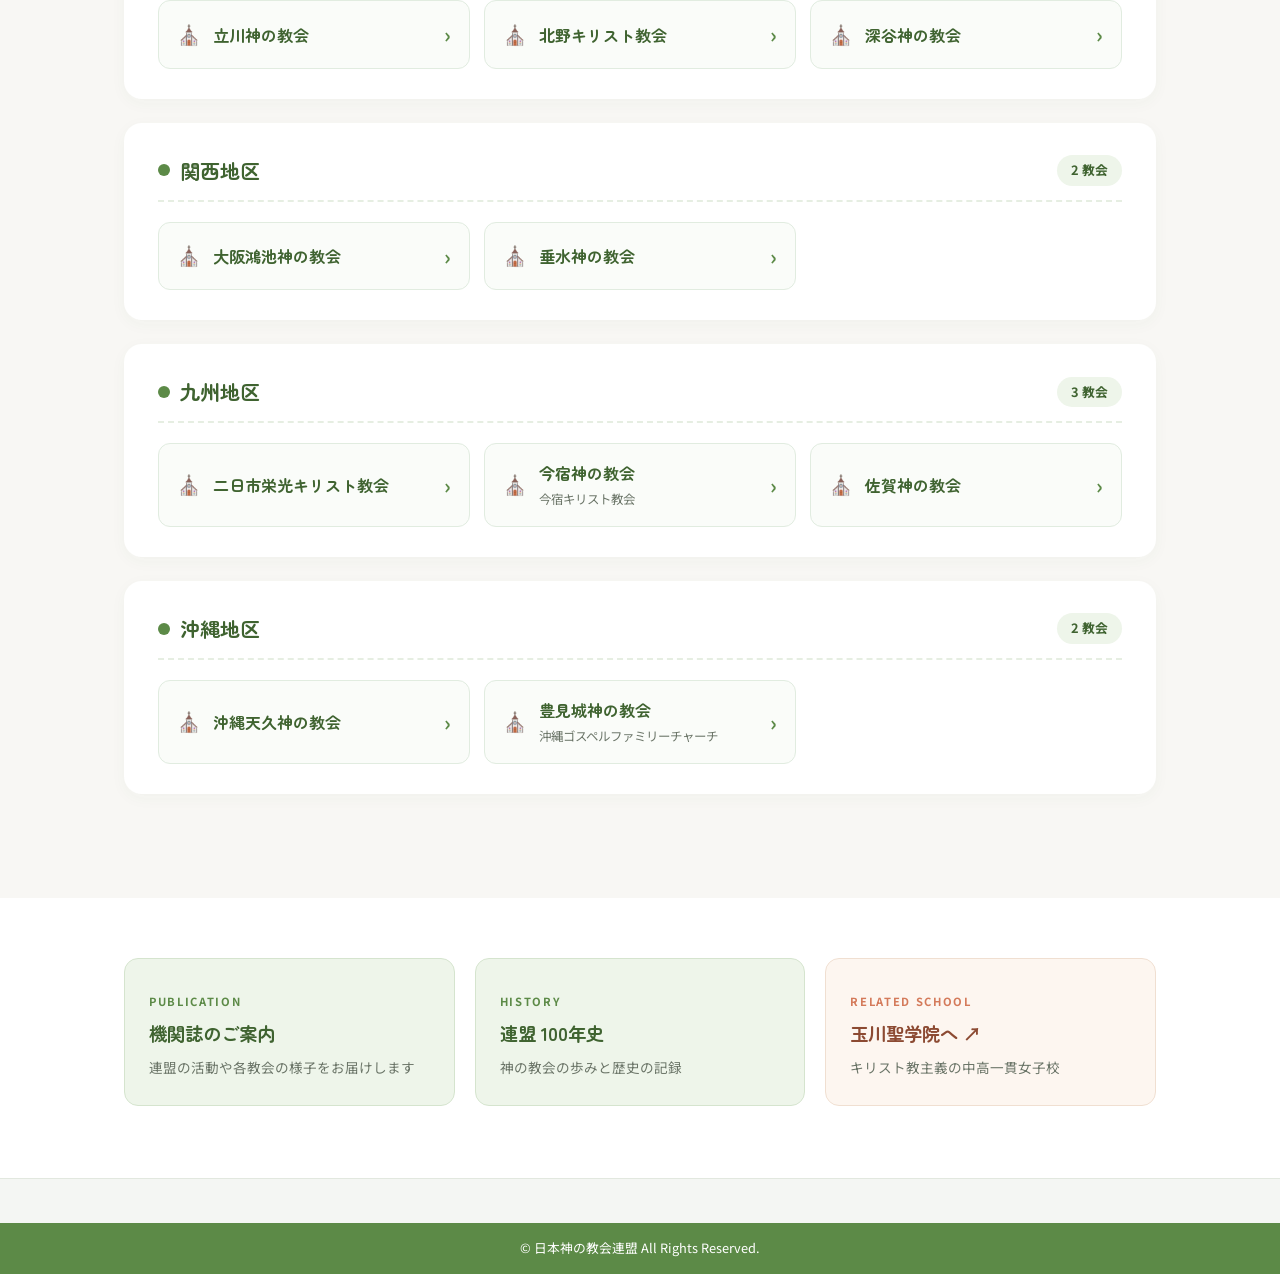
==== commit 8b055a04: "Add files via upload" ====
--- a/renmei/index.html
+++ b/renmei/index.html
@@ -109,34 +109,341 @@
 
     <section class="illust-nav-section">
       <div class="container">
-        <div class="illust-grid">
-          <a href="kaminokyoukaitowa.html" class="illust-card fade-up">
-            <div class="illust-img-wrap">
-              <img src="img/illust_church.svg" alt="神の教会とは イラスト" />
+        <div class="illust-slider-wrapper fade-up" id="illustSliderWrapper">
+          <!-- 前へボタン -->
+          <button
+            type="button"
+            class="illust-slider-arrow prev"
+            id="illustPrevBtn"
+            aria-label="前へ"
+          >
+            ‹
+          </button>
+
+          <!-- スライダー表示枠 -->
+          <div class="illust-slider-viewport" id="illustSliderViewport">
+            <div class="illust-slider-track" id="illustSliderTrack">
+              <!-- 1. 神の教会とは -->
+              <a href="kaminokyoukaitowa.html" class="illust-card">
+                <div class="illust-img-wrap">
+                  <img
+                    src="img/illust_church.svg"
+                    alt="神の教会とは イラスト"
+                  />
+                </div>
+                <h2 class="illust-title">神の教会とは</h2>
+                <p class="illust-desc">
+                  信仰の歩みや、私たちが大切にしている教会の姿をご紹介します。
+                </p>
+              </a>
+
+              <!-- 2. 全国の教会一覧 -->
+              <a href="#churches" class="illust-card">
+                <div class="illust-img-wrap">
+                  <img
+                    src="img/illust_japan.svg"
+                    alt="全国の教会一覧 イラスト"
+                  />
+                </div>
+                <h2 class="illust-title">全国の教会一覧</h2>
+                <p class="illust-desc">
+                  北海道・関東・関西・九州・沖縄の所属諸教会をお探しいただけます。
+                </p>
+              </a>
+
+              <!-- 3. フォトギャラリー（新設） -->
+              <a href="photo.html" class="illust-card">
+                <div class="illust-img-wrap">
+                  <!-- カメラと風景のSVGイラスト -->
+                  <svg
+                    viewBox="0 0 180 150"
+                    width="160"
+                    height="135"
+                    xmlns="http://www.w3.org/2000/svg"
+                    aria-label="フォトギャラリー イラスト"
+                  >
+                    <circle cx="90" cy="78" r="58" fill="#eef5ea" />
+                    <!-- 後ろの写真フレーム -->
+                    <g transform="rotate(-8 75 75)">
+                      <rect
+                        x="36"
+                        y="36"
+                        width="72"
+                        height="60"
+                        rx="8"
+                        fill="#ffffff"
+                        stroke="#86ad63"
+                        stroke-width="2.5"
+                      />
+                      <rect
+                        x="43"
+                        y="43"
+                        width="58"
+                        height="40"
+                        rx="4"
+                        fill="#d8ecf5"
+                      />
+                      <circle cx="57" cy="55" r="5" fill="#f2c166" />
+                      <path
+                        d="M43 83 L63 63 L78 76 L88 67 L101 83 Z"
+                        fill="#78a65a"
+                      />
+                    </g>
+                    <!-- 前のカメラ -->
+                    <g transform="translate(64, 62)">
+                      <rect
+                        x="18"
+                        y="4"
+                        width="24"
+                        height="10"
+                        rx="3"
+                        fill="#5c8a47"
+                      />
+                      <rect
+                        x="4"
+                        y="11"
+                        width="72"
+                        height="48"
+                        rx="10"
+                        fill="#ffffff"
+                        stroke="#3f6330"
+                        stroke-width="2.5"
+                      />
+                      <rect
+                        x="4"
+                        y="22"
+                        width="72"
+                        height="26"
+                        fill="#eef5ea"
+                      />
+                      <circle
+                        cx="40"
+                        cy="35"
+                        r="15"
+                        fill="#ffffff"
+                        stroke="#3f6330"
+                        stroke-width="2.5"
+                      />
+                      <circle cx="40" cy="35" r="9" fill="#6ba5c4" />
+                      <circle cx="36" cy="31" r="2.8" fill="#ffffff" />
+                      <circle cx="64" cy="18" r="3" fill="#d47a5a" />
+                    </g>
+                  </svg>
+                </div>
+                <h2 class="illust-title">フォトギャラリー</h2>
+                <p class="illust-desc">
+                  連盟の行事や各教会の礼拝・交わりの様子を写真でご覧いただけます。
+                </p>
+              </a>
+
+              <!-- 4. お知らせ -->
+              <a href="kakukyoukai/oshirase.html" class="illust-card">
+                <div class="illust-img-wrap">
+                  <!-- お手紙と鳩・お知らせのSVGイラスト -->
+                  <svg
+                    viewBox="0 0 180 150"
+                    width="160"
+                    height="135"
+                    xmlns="http://www.w3.org/2000/svg"
+                    aria-label="お知らせ イラスト"
+                  >
+                    <circle cx="90" cy="78" r="58" fill="#fdf6f0" />
+                    <!-- 便箋 -->
+                    <rect
+                      x="54"
+                      y="30"
+                      width="72"
+                      height="64"
+                      rx="6"
+                      fill="#ffffff"
+                      stroke="#d47a5a"
+                      stroke-width="2.5"
+                    />
+                    <line
+                      x1="66"
+                      y1="46"
+                      x2="104"
+                      y2="46"
+                      stroke="#d47a5a"
+                      stroke-width="2.5"
+                      stroke-linecap="round"
+                    />
+                    <line
+                      x1="66"
+                      y1="57"
+                      x2="114"
+                      y2="57"
+                      stroke="#e5b8a6"
+                      stroke-width="2.5"
+                      stroke-linecap="round"
+                    />
+                    <line
+                      x1="66"
+                      y1="68"
+                      x2="98"
+                      y2="68"
+                      stroke="#e5b8a6"
+                      stroke-width="2.5"
+                      stroke-linecap="round"
+                    />
+                    <!-- 封筒下部 -->
+                    <path
+                      d="M46 64 L90 92 L134 64 L134 114 C134 118 130 122 126 122 L54 122 C50 122 46 118 46 114 Z"
+                      fill="#f8ece3"
+                      stroke="#d47a5a"
+                      stroke-width="2.5"
+                      stroke-linejoin="round"
+                    />
+                    <path
+                      d="M46 118 L78 90 M134 118 L102 90"
+                      stroke="#d47a5a"
+                      stroke-width="2"
+                      stroke-linecap="round"
+                    />
+                    <!-- 封蝋（ハート/クロス風アクセント） -->
+                    <circle cx="90" cy="92" r="9" fill="#d47a5a" />
+                    <path
+                      d="M90 87 V97 M86 91 H94"
+                      stroke="#ffffff"
+                      stroke-width="2"
+                      stroke-linecap="round"
+                    />
+                  </svg>
+                </div>
+                <h2 class="illust-title">お知らせ</h2>
+                <p class="illust-desc">
+                  連盟からの最新のお知らせや各種集会・行事のご案内です。
+                </p>
+              </a>
+
+              <!-- 5. 機関誌（分離） -->
+              <a href="kikanshi/kikanshi.html" class="illust-card">
+                <div class="illust-img-wrap">
+                  <!-- 開いた本・機関誌のSVGイラスト -->
+                  <svg
+                    viewBox="0 0 180 150"
+                    width="160"
+                    height="135"
+                    xmlns="http://www.w3.org/2000/svg"
+                    aria-label="機関誌 イラスト"
+                  >
+                    <circle cx="90" cy="78" r="58" fill="#eef5ea" />
+                    <!-- 本の表紙 -->
+                    <rect
+                      x="34"
+                      y="46"
+                      width="112"
+                      height="70"
+                      rx="6"
+                      fill="#5c8a47"
+                    />
+                    <!-- 左ページ -->
+                    <path
+                      d="M90 46 C76 42 52 43 40 48 L40 110 C52 105 76 104 90 109 Z"
+                      fill="#ffffff"
+                      stroke="#3f6330"
+                      stroke-width="2.2"
+                      stroke-linejoin="round"
+                    />
+                    <!-- 右ページ -->
+                    <path
+                      d="M90 46 C104 42 128 43 140 48 L140 110 C128 105 104 104 90 109 Z"
+                      fill="#ffffff"
+                      stroke="#3f6330"
+                      stroke-width="2.2"
+                      stroke-linejoin="round"
+                    />
+                    <!-- ページ内の文章ライン -->
+                    <line
+                      x1="50"
+                      y1="60"
+                      x2="78"
+                      y2="59"
+                      stroke="#86ad63"
+                      stroke-width="2.5"
+                      stroke-linecap="round"
+                    />
+                    <line
+                      x1="50"
+                      y1="71"
+                      x2="80"
+                      y2="70"
+                      stroke="#b5cfa2"
+                      stroke-width="2.2"
+                      stroke-linecap="round"
+                    />
+                    <line
+                      x1="50"
+                      y1="82"
+                      x2="76"
+                      y2="81"
+                      stroke="#b5cfa2"
+                      stroke-width="2.2"
+                      stroke-linecap="round"
+                    />
+                    <line
+                      x1="50"
+                      y1="93"
+                      x2="80"
+                      y2="92"
+                      stroke="#b5cfa2"
+                      stroke-width="2.2"
+                      stroke-linecap="round"
+                    />
+                    <line
+                      x1="100"
+                      y1="60"
+                      x2="128"
+                      y2="59"
+                      stroke="#86ad63"
+                      stroke-width="2.5"
+                      stroke-linecap="round"
+                    />
+                    <line
+                      x1="100"
+                      y1="71"
+                      x2="130"
+                      y2="70"
+                      stroke="#b5cfa2"
+                      stroke-width="2.2"
+                      stroke-linecap="round"
+                    />
+                    <line
+                      x1="100"
+                      y1="82"
+                      x2="125"
+                      y2="81"
+                      stroke="#b5cfa2"
+                      stroke-width="2.2"
+                      stroke-linecap="round"
+                    />
+                    <!-- しおりリボン -->
+                    <path
+                      d="M90 109 L85 125 L90 121 L95 125 Z"
+                      fill="#d47a5a"
+                    />
+                  </svg>
+                </div>
+                <h2 class="illust-title">機関誌</h2>
+                <p class="illust-desc">
+                  連盟の活動報告や各教会の証しをお届けする機関誌・100年史のご案内です。
+                </p>
+              </a>
             </div>
-            <h2 class="illust-title">神の教会とは</h2>
-            <p class="illust-desc">
-              信仰の歩みや、私たちが大切にしている教会の姿をご紹介します。
-            </p>
-          </a>
-          <a href="#churches" class="illust-card fade-up">
-            <div class="illust-img-wrap">
-              <img src="img/illust_japan.svg" alt="全国の教会一覧 イラスト" />
-            </div>
-            <h2 class="illust-title">全国の教会一覧</h2>
-            <p class="illust-desc">
-              北海道・関東・関西・九州・沖縄の所属諸教会をお探しいただけます。
-            </p>
-          </a>
-          <a href="kakukyoukai/oshirase.html" class="illust-card fade-up">
-            <div class="illust-img-wrap">
-              <img src="img/illust_guide.svg" alt="お知らせ・機関誌 イラスト" />
-            </div>
-            <h2 class="illust-title">お知らせ・機関誌</h2>
-            <p class="illust-desc">
-              連盟からの最新のお知らせや機関誌、100年史のご案内です。
-            </p>
-          </a>
+          </div>
+
+          <!-- 次へボタン -->
+          <button
+            type="button"
+            class="illust-slider-arrow next"
+            id="illustNextBtn"
+            aria-label="次へ"
+          >
+            ›
+          </button>
+
+          <!-- インジケーター（ドット） -->
+          <div class="illust-slider-dots" id="illustSliderDots"></div>
         </div>
       </div>
     </section>
--- a/renmei/css/style.css
+++ b/renmei/css/style.css
@@ -700,4 +700,37 @@
     .menu-toggle {
         padding: 2px;
     }
+}
+
+/* --- トップへ戻るボタン --- */
+.scroll-top-btn {
+  position: fixed;
+  bottom: 30px;
+  right: 30px;
+  width: 50px;
+  height: 50px;
+  background-color: #5c8a47;
+  color: var(--white);
+  border-radius: 50%;
+  display: flex;
+  align-items: center;
+  justify-content: center;
+  box-shadow: 0 4px 15px rgba(0, 0, 0, 0.2);
+  z-index: 998;
+  opacity: 0;
+  visibility: hidden;
+  transform: translateY(20px);
+  transition: opacity 0.3s ease, transform 0.3s ease, visibility 0.3s ease, background-color 0.3s ease;
+}
+
+.scroll-top-btn:hover {
+  background-color: #d47a5a;
+  transform: translateY(-3px);
+  box-shadow: 0 6px 20px rgba(0, 0, 0, 0.25);
+}
+
+.scroll-top-btn.active {
+  opacity: 1;
+  visibility: visible;
+  transform: translateY(0);
 }
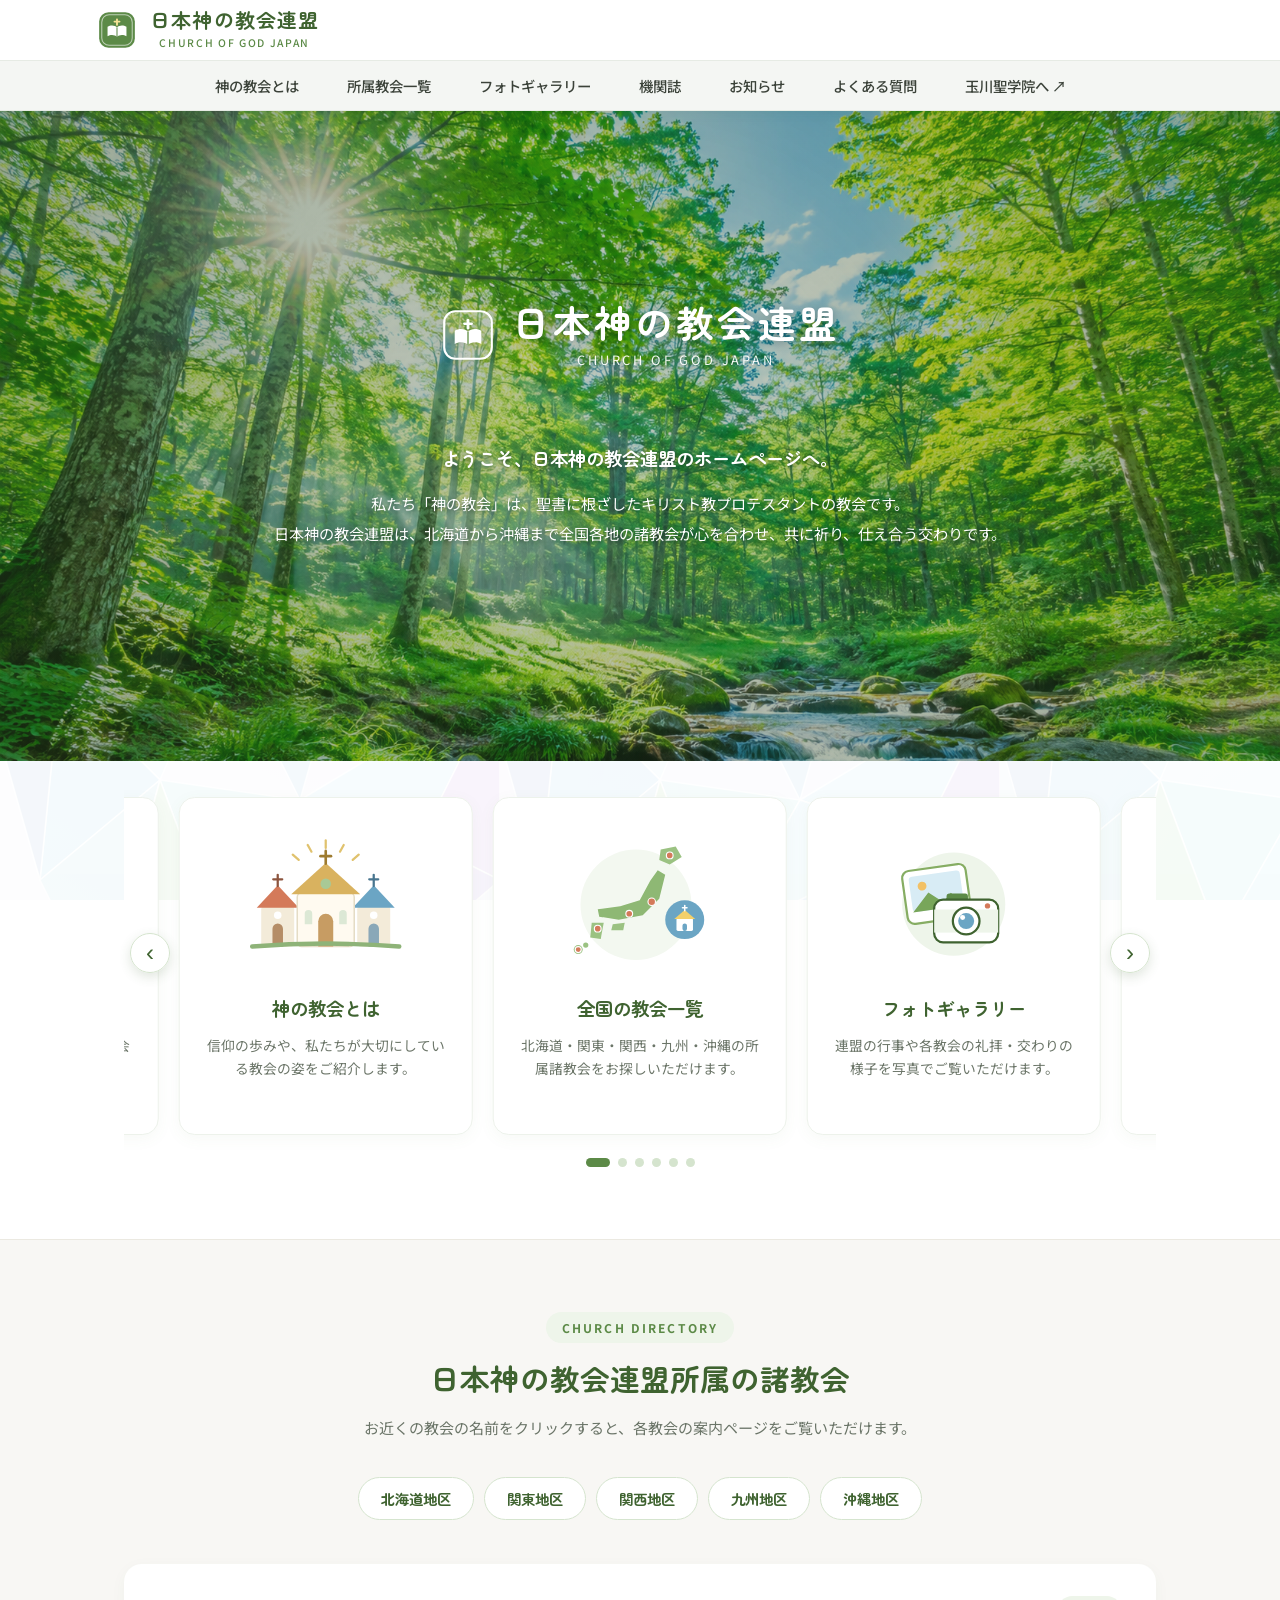
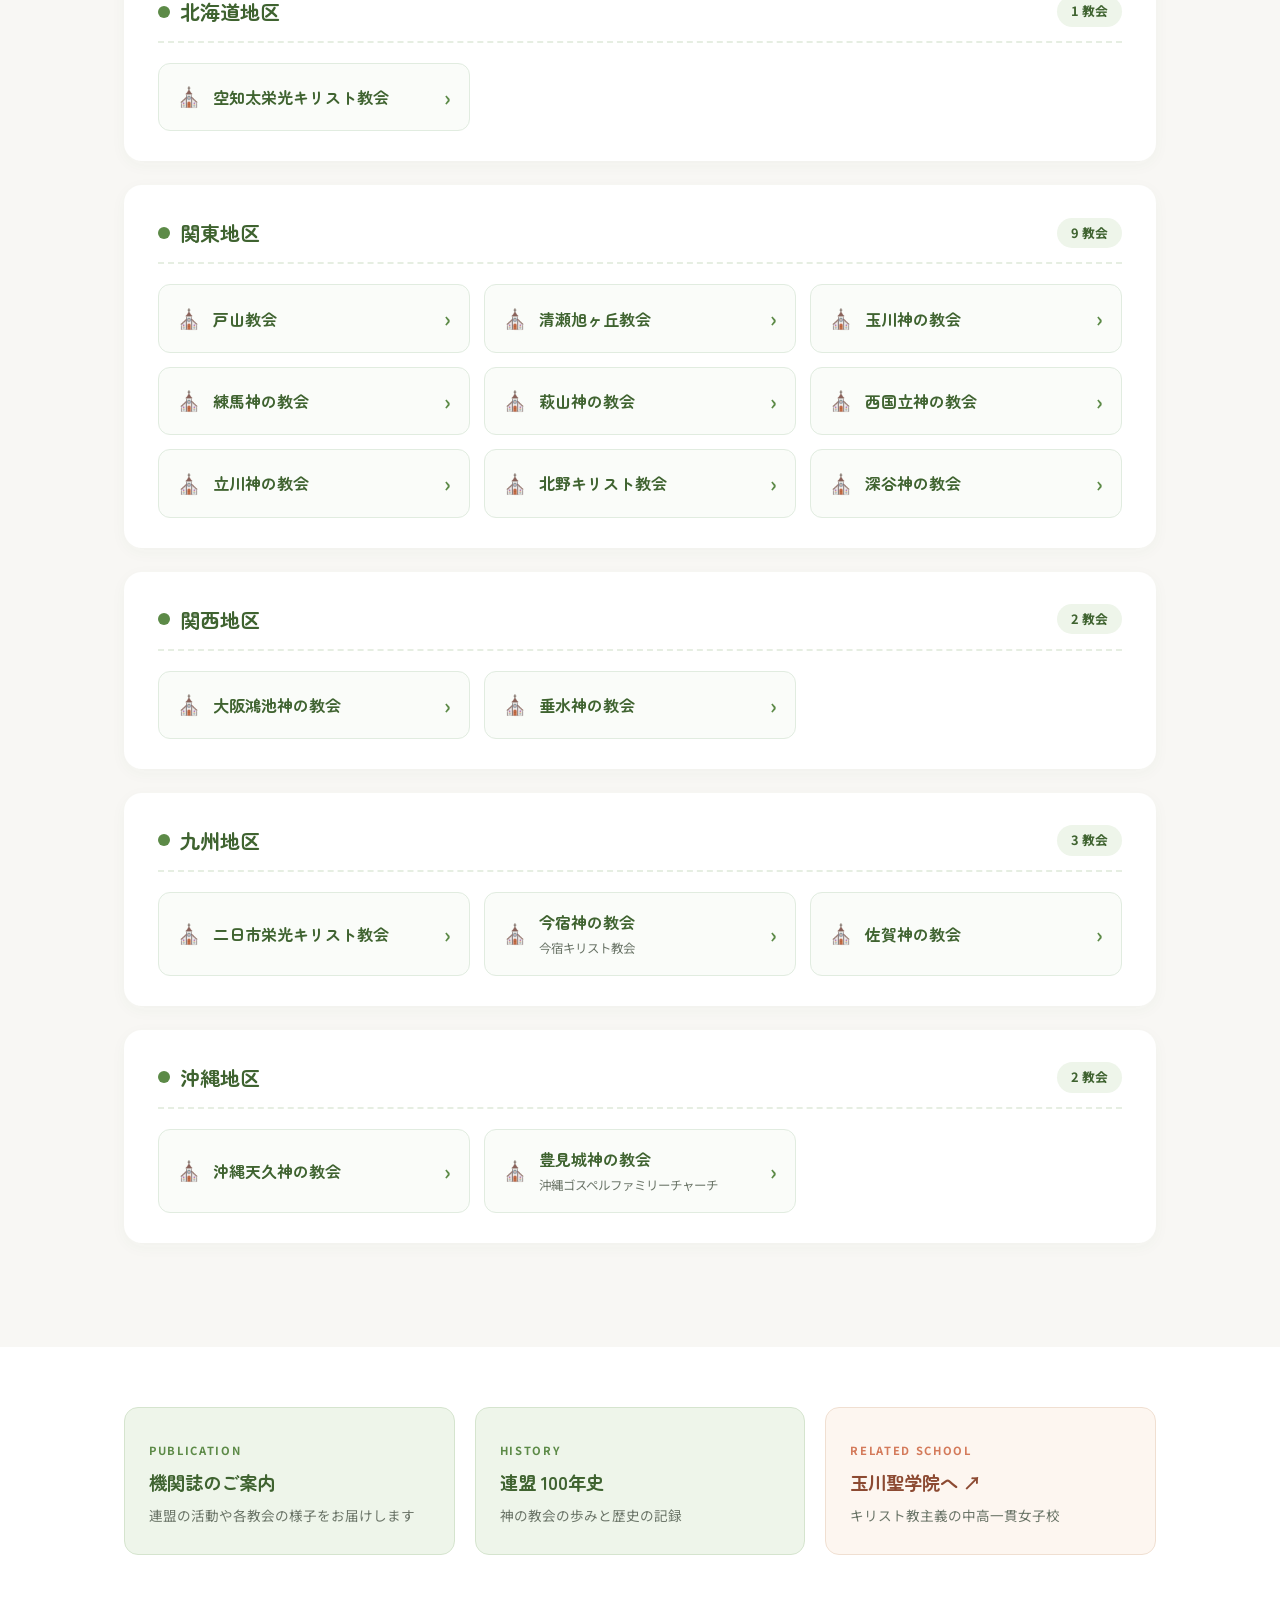
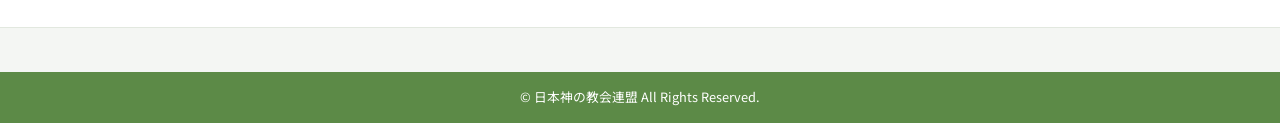
==== commit ee79781b: "Add files via upload" ====
--- a/renmei/index.html
+++ b/renmei/index.html
@@ -44,7 +44,7 @@
           <li><a href="photo.html">フォトギャラリー</a></li>
           <li><a href="kikanshi/kikanshi.html">機関誌</a></li>
           <li><a href="kakukyoukai/oshirase.html">お知らせ</a></li>
-          <li><a href="100nenshi.html">100年史</a></li>
+          <li><a href="qa.html">よくある質問</a></li>
           <li>
             <a href="http://www.tamasei.ed.jp/" target="_blank" rel="noopener"
               >玉川聖学院へ ↗</a
@@ -427,6 +427,107 @@
                 <h2 class="illust-title">機関誌</h2>
                 <p class="illust-desc">
                   連盟の活動報告や各教会の証しをお届けする機関誌・100年史のご案内です。
+                </p>
+              </a>
+
+              <!-- 6. よくある質問 -->
+              <a href="qa.html" class="illust-card">
+                <div class="illust-img-wrap">
+                  <!-- Q&A吹き出しのSVGイラスト -->
+                  <svg
+                    viewBox="0 0 180 150"
+                    width="160"
+                    height="135"
+                    xmlns="http://www.w3.org/2000/svg"
+                    aria-label="よくある質問 イラスト"
+                  >
+                    <circle cx="90" cy="78" r="58" fill="#fdf6f0" />
+                    <!-- 左上のQ吹き出し -->
+                    <g transform="translate(34, 34)">
+                      <rect
+                        x="0"
+                        y="0"
+                        width="64"
+                        height="48"
+                        rx="16"
+                        fill="#ffffff"
+                        stroke="#d47a5a"
+                        stroke-width="2.5"
+                      />
+                      <path
+                        d="M18 48 L12 60 L30 48 Z"
+                        fill="#ffffff"
+                        stroke="#d47a5a"
+                        stroke-width="2.5"
+                        stroke-linejoin="round"
+                      />
+                      <line
+                        x1="18"
+                        y1="48"
+                        x2="29"
+                        y2="48"
+                        stroke="#ffffff"
+                        stroke-width="3"
+                      />
+                      <text
+                        x="32"
+                        y="32"
+                        text-anchor="middle"
+                        font-family="'Zen Maru Gothic', sans-serif"
+                        font-weight="700"
+                        font-size="24"
+                        fill="#d47a5a"
+                      >
+                        Q?
+                      </text>
+                    </g>
+                    <!-- 右下のA吹き出し -->
+                    <g transform="translate(82, 66)">
+                      <rect
+                        x="0"
+                        y="0"
+                        width="64"
+                        height="48"
+                        rx="16"
+                        fill="#ffffff"
+                        stroke="#5c8a47"
+                        stroke-width="2.5"
+                      />
+                      <path
+                        d="M46 48 L52 60 L34 48 Z"
+                        fill="#ffffff"
+                        stroke="#5c8a47"
+                        stroke-width="2.5"
+                        stroke-linejoin="round"
+                      />
+                      <line
+                        x1="35"
+                        y1="48"
+                        x2="46"
+                        y2="48"
+                        stroke="#ffffff"
+                        stroke-width="3"
+                      />
+                      <text
+                        x="32"
+                        y="32"
+                        text-anchor="middle"
+                        font-family="'Zen Maru Gothic', sans-serif"
+                        font-weight="700"
+                        font-size="24"
+                        fill="#5c8a47"
+                      >
+                        A!
+                      </text>
+                    </g>
+                    <!-- キラキラアクセント -->
+                    <circle cx="122" cy="44" r="4" fill="#f2c166" />
+                    <circle cx="52" cy="108" r="3.5" fill="#6ba5c4" />
+                  </svg>
+                </div>
+                <h2 class="illust-title">よくある質問</h2>
+                <p class="illust-desc">
+                  キリスト教や礼拝のこと、初めて教会へ来られる方の疑問にお答えします。
                 </p>
               </a>
             </div>
--- a/renmei/css/style.css
+++ b/renmei/css/style.css
@@ -733,4 +733,126 @@
   opacity: 1;
   visibility: visible;
   transform: translateY(0);
+}
+
+/* =========================================
+   イラストナビ スライダー（PC:中央3枚+見切れ / スマホ:中央2枚+見切れ）
+   ========================================= */
+.illust-slider-wrapper {
+    position: relative;
+    padding: 0; /* 画面端・コンテナ端まで見切れさせる */
+}
+
+.illust-slider-viewport {
+    overflow: hidden;
+    padding: 12px 0 20px;
+    margin: -12px 0 -20px;
+}
+
+.illust-slider-track {
+    display: flex;
+    gap: 20px;
+    will-change: transform;
+}
+
+/* PC: 中央3枚 ＋ 左右に見切れ（カード1枚あたり約29%幅） */
+.illust-slider-track .illust-card {
+    flex: 0 0 28.5%;
+    min-width: 28.5%;
+    margin: 0;
+    max-width: none;
+}
+
+/* スマホ（768px以下）: 中央2枚 ＋ 左右に見切れ（カード1枚あたり約42%幅） */
+@media (max-width: 768px) {
+    .illust-slider-track {
+        gap: 14px;
+    }
+    .illust-slider-track .illust-card {
+        flex: 0 0 42%;
+        min-width: 42%;
+        padding: 20px 14px 24px; /* 2枚並びでも文字が読みやすいよう余白調整 */
+    }
+    .illust-slider-track .illust-img-wrap {
+        width: 120px;
+        height: 100px;
+        margin-bottom: 10px;
+    }
+    .illust-slider-track .illust-title {
+        font-size: 1rem;
+    }
+    .illust-slider-track .illust-desc {
+        font-size: 0.78rem;
+        line-height: 1.5;
+    }
+}
+
+/* 左右の矢印ボタン */
+.illust-slider-arrow {
+    position: absolute;
+    top: 44%;
+    transform: translateY(-50%);
+    z-index: 5;
+    width: 40px;
+    height: 40px;
+    border-radius: 50%;
+    border: 1.5px solid var(--green-border);
+    background-color: rgba(255, 255, 255, 0.95);
+    color: var(--green-dark);
+    font-size: 1.5rem;
+    line-height: 1;
+    cursor: pointer;
+    display: flex;
+    align-items: center;
+    justify-content: center;
+    box-shadow: 0 4px 12px rgba(63, 99, 48, 0.16);
+    transition: all 0.25s ease;
+}
+
+.illust-slider-arrow:hover {
+    background-color: var(--green-main);
+    border-color: var(--green-main);
+    color: var(--white);
+    transform: translateY(-50%) scale(1.06);
+}
+
+.illust-slider-arrow.prev {
+    left: 6px;
+}
+
+.illust-slider-arrow.next {
+    right: 6px;
+}
+
+@media (max-width: 768px) {
+    .illust-slider-arrow {
+        width: 34px;
+        height: 34px;
+        font-size: 1.3rem;
+    }
+}
+
+/* 下部ドットインジケーター */
+.illust-slider-dots {
+    display: flex;
+    justify-content: center;
+    gap: 8px;
+    margin-top: 22px;
+}
+
+.illust-slider-dot {
+    width: 9px;
+    height: 9px;
+    border-radius: 50%;
+    border: none;
+    background-color: #d5e4ce;
+    padding: 0;
+    cursor: pointer;
+    transition: all 0.3s ease;
+}
+
+.illust-slider-dot.active {
+    width: 24px;
+    border-radius: 999px;
+    background-color: var(--green-main);
 }
